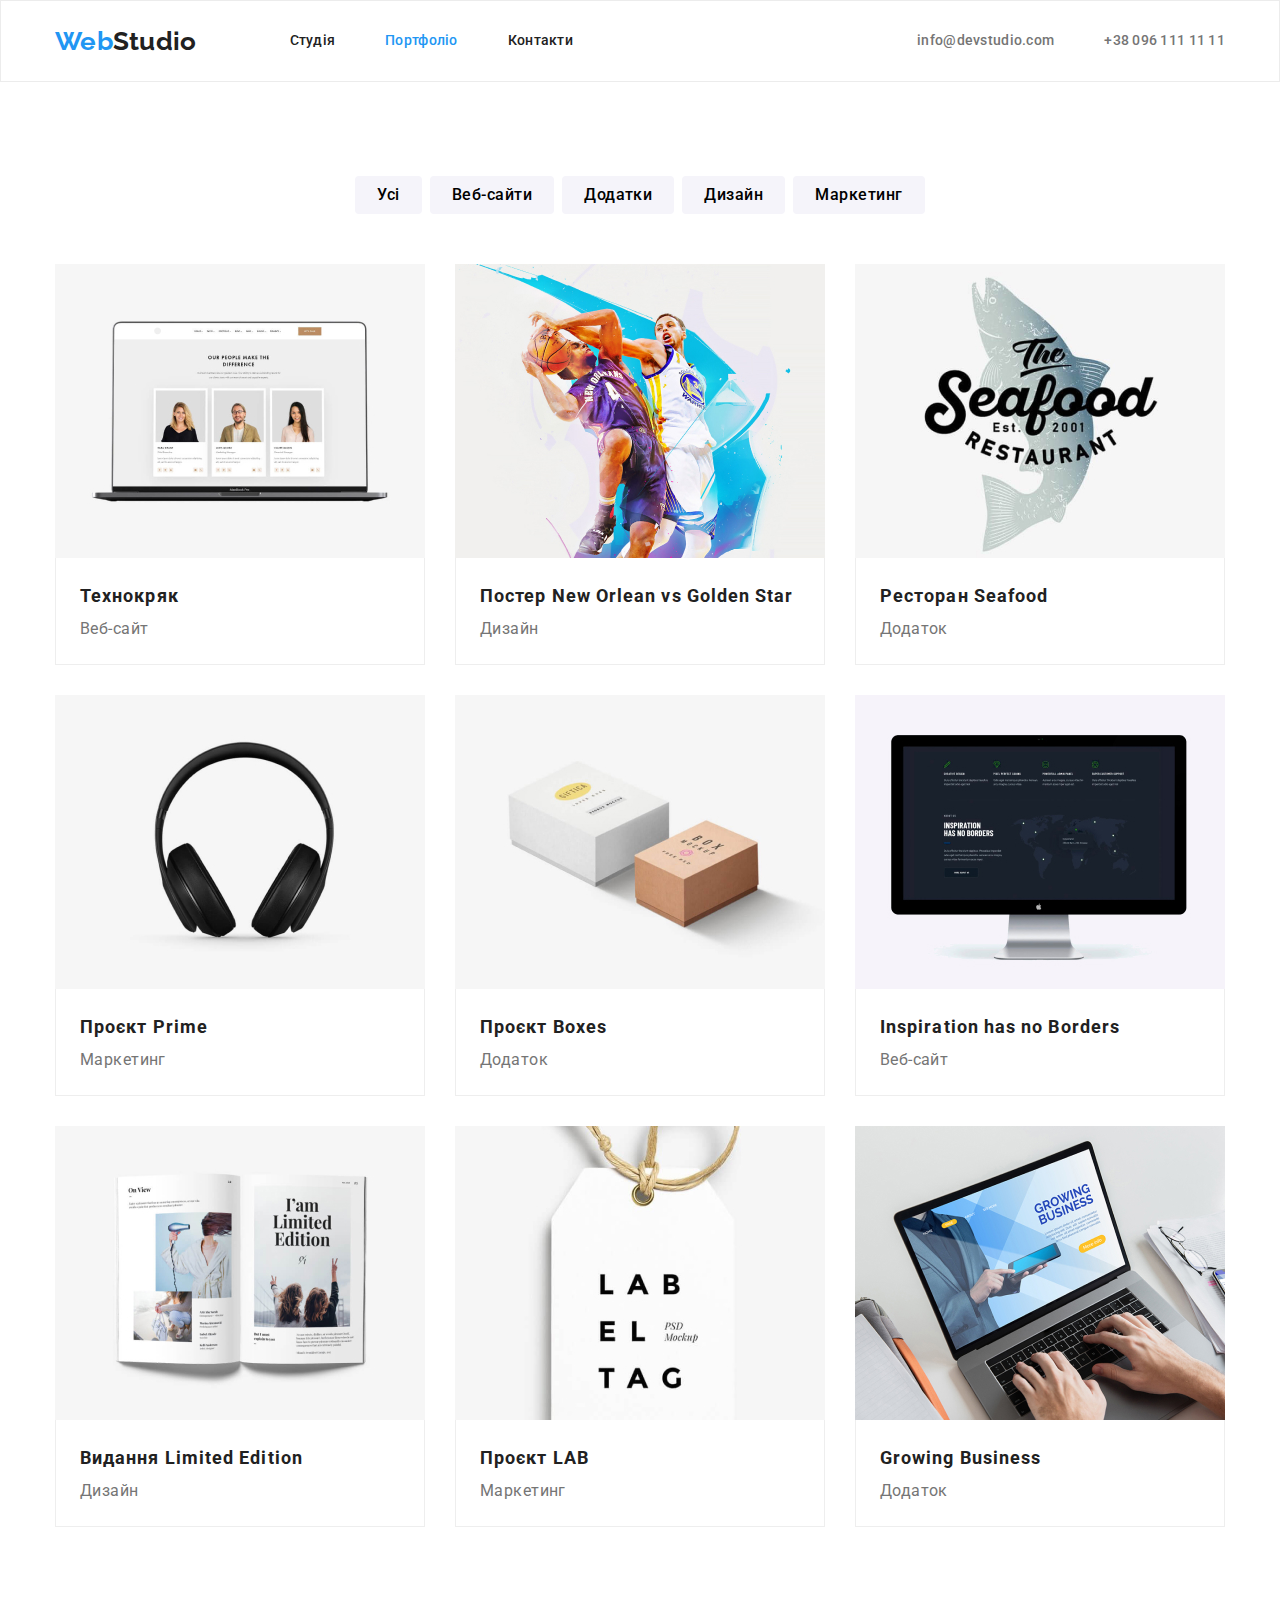
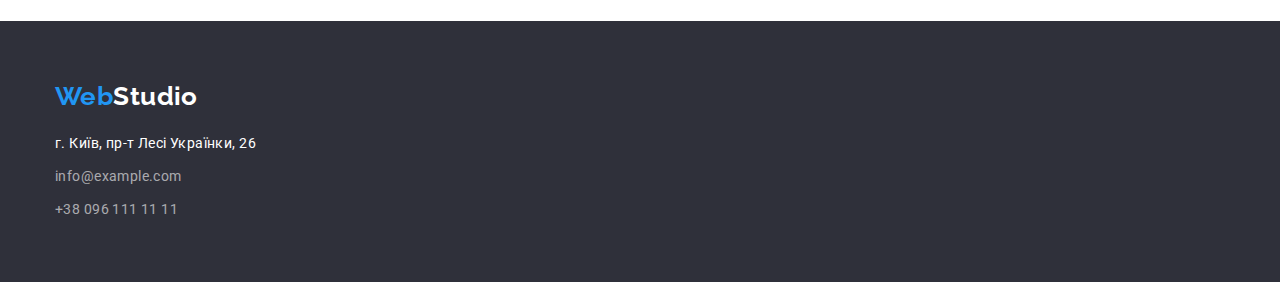
==== portfolio.html @ 489cea1b "HW3" ====
<!DOCTYPE html>
<html lang="uk">
  <head>
    <meta charset="UTF-8" />
    <meta http-equiv="X-UA-Compatible" content="IE=edge" />
    <meta name="viewport" content="width=device-width, initial-scale=1.0" />
    <link
      rel="stylesheet"
      href="https://cdnjs.cloudflare.com/ajax/libs/modern-normalize/2.0.0/modern-normalize.min.css"
    />
    <link rel="preconnect" href="https://fonts.googleapis.com" />
    <link rel="preconnect" href="https://fonts.gstatic.com" crossorigin />
    <link
      href="https://fonts.googleapis.com/css2?family=Raleway:wght@700&family=Roboto:wght@400;500;700;900&display=swap"
      rel="stylesheet"
    />
    <link rel="stylesheet" href="./styles/styles.css" />
    <title>Portfolio</title>
  </head>
  <body>
    <!--Header-->
    <header class="header">
      <div class="header__container container">
        <a href="./index.html" class="logo" lang="en"
          >Web<span class="logo__top">Studio</span></a
        >
        <nav class="header__nav nav">
          <ul class="nav__list">
            <li class="nav__item">
              <a href="./index.html" class="nav__link link">Студія</a>
            </li>
            <li class="nav__item">
              <a
                href="./portfolio.html"
                class="nav__link link nav__link-current"
                >Портфоліо</a
              >
            </li>
            <li class="nav__item">
              <a href="" class="nav__link link">Контакти</a>
            </li>
          </ul>
        </nav>
        <ul class="info">
          <li class="info__item">
            <a href="mailto:info@devstudio.com" class="info__link link"
              >info@devstudio.com</a
            >
          </li>
          <li class="info__item">
            <a href="tel:+380961111111" class="info__link link"
              >+38 096 111 11 11</a
            >
          </li>
        </ul>
      </div>
    </header>

    <!--Main-->
    <main>
      <section class="portfolio section">
        <div class="container">
          <h1 class="visually-hidden">Портфоліо</h1>
          <ul class="buttons-list">
            <li class="buttons-list__item">
              <button class="buttons-list__button" type="button">Усі</button>
            </li>
            <li class="buttons-list__item">
              <button class="buttons-list__button" type="button">
                Веб-сайти
              </button>
            </li>
            <li class="buttons-list__item">
              <button class="buttons-list__button" type="button">
                Додатки
              </button>
            </li>
            <li class="buttons-list__item">
              <button class="buttons-list__button" type="button">Дизайн</button>
            </li>
            <li class="buttons-list__item">
              <button class="buttons-list__button" type="button">
                Маркетинг
              </button>
            </li>
          </ul>

          <ul class="portfolio__list">
            <li class="portfolio__item">
              <img
                class="portfolio__img"
                src="./images/portfolio/img1.jpg"
                alt="Технокряк"
              />
              <div class="portfolio__text">
                <h2 class="portfolio__heading">Технокряк</h2>
                <p class="portfolio__desctiption">Веб-сайт</p>
              </div>
            </li>
            <li class="portfolio__item">
              <img
                class="portfolio__img"
                src="./images/portfolio/img2.jpg"
                alt="Постер New Orlean vs Golden Star"
              />
              <div class="portfolio__text">
                <h2 class="portfolio__heading">
                  Постер New Orlean vs Golden Star
                </h2>
                <p class="portfolio__desctiption">Дизайн</p>
              </div>
            </li>
            <li class="portfolio__item">
              <img
                class="portfolio__img"
                src="./images/portfolio/img3.jpg"
                alt="Ресторан Seafood"
              />
              <div class="portfolio__text">
                <h2 class="portfolio__heading">Ресторан Seafood</h2>
                <p class="portfolio__desctiption">Додаток</p>
              </div>
            </li>
            <li class="portfolio__item">
              <img
                class="portfolio__img"
                src="./images/portfolio/img4.jpg"
                alt="Проєкт Prime"
              />
              <div class="portfolio__text">
                <h2 class="portfolio__heading">Проєкт Prime</h2>
                <p class="portfolio__desctiption">Маркетинг</p>
              </div>
            </li>
            <li class="portfolio__item">
              <img
                class="portfolio__img"
                src="./images/portfolio/img5.jpg"
                alt="Проєкт Boxes"
              />
              <div class="portfolio__text">
                <h2 class="portfolio__heading">Проєкт Boxes</h2>
                <p class="portfolio__desctiption">Додаток</p>
              </div>
            </li>
            <li class="portfolio__item">
              <img
                class="portfolio__img"
                src="./images/portfolio/img6.jpg"
                alt="Inspiration has no Borders"
              />
              <div class="portfolio__text">
                <h2 class="portfolio__heading">Inspiration has no Borders</h2>
                <p class="portfolio__desctiption">Веб-сайт</p>
              </div>
            </li>
            <li class="portfolio__item">
              <img
                class="portfolio__img"
                src="./images/portfolio/img7.jpg"
                alt="Видання Limited Edition"
              />
              <div class="portfolio__text">
                <h2 class="portfolio__heading">Видання Limited Edition</h2>
                <p class="portfolio__desctiption">Дизайн</p>
              </div>
            </li>
            <li class="portfolio__item">
              <img
                class="portfolio__img"
                src="./images/portfolio/img8.jpg"
                alt="Проєкт LAB"
              />
              <div class="portfolio__text">
                <h2 class="portfolio__heading">Проєкт LAB</h2>
                <p class="portfolio__desctiption">Маркетинг</p>
              </div>
            </li>
            <li class="portfolio__item">
              <img
                class="portfolio__img"
                src="./images/portfolio/img9.jpg"
                alt="Growing Business"
              />
              <div class="portfolio__text">
                <h2 class="portfolio__heading">Growing Business</h2>
                <p class="portfolio__desctiption">Додаток</p>
              </div>
            </li>
          </ul>
        </div>
      </section>
    </main>

    <!--Footer-->
    <footer class="footer">
      <div class="container">
        <a href="./index.html" class="logo" lang="en"
          >Web<span class="logo_buttom">Studio</span></a
        >
        <address class="footer__address address">
          <p class="address__info">г. Київ, пр-т Лесі Українки, 26</p>
          <ul class="address__list">
            <li class="address__item">
              <a href="mailto:info@devstudio.com" class="address__link"
                >info@example.com</a
              >
            </li>
            <li class="address__item">
              <a href="tel:+380961111111" class="address__link"
                >+38 096 111 11 11</a
              >
            </li>
          </ul>
        </address>
      </div>
    </footer>
  </body>
</html>
---- styles/styles.css ----
:root {
  --main-font: "Roboto", sans-serif;
  --second-font: "Raleway", sans-serif;

  --main-color: #757575;
  --accent-color: #2196f3;
  --dark-color: #212121;
  --light-color: #ffffff;

  --dark-background: #2f303a;
  --light-background: #f5f4fa;
  --button-background: #2196f3;
}

*,
*::before,
*::after {
  box-sizing: border-box;
}

.visually-hidden {
  position: absolute !important;
  clip: rect(1px 1px 1px 1px);
  clip: rect(1px, 1px, 1px, 1px);
  padding: 0 !important;
  border: 0 !important;
  height: 1px !important;
  width: 1px !important;
  overflow: hidden;
}

body {
  margin: 0;
  padding: 0;

  color: var(--main-color);
  font-size: 14px;
  letter-spacing: 0.03em;
  font-family: var(--main-font);
}

h1,
h2,
h3,
p,
ul {
  margin: 0;
  padding: 0;
}

ul {
  list-style: none;
}

a {
  text-decoration: none;
  font-family: var(--main-font);
  cursor: pointer;
}

img {
  display: block;
}

.section {
  padding-top: 94px;
  padding-bottom: 94px;
}
.container {
  margin: 0 auto;
  padding-left: 15px;
  padding-right: 15px;
  width: 1200px;
}

.sub-title {
  margin-bottom: 50px;

  font-size: 36px;
  line-height: 1.17;
  text-align: center;
  letter-spacing: 0.03em;

  color: var(--dark-color);
}

.logo {
  font-family: var(--second-font);
  font-size: 26px;
  font-weight: 700;
  color: var(--accent-color);

  line-height: 1.19;
}

.logo_buttom {
  color: var(--light-color);
}

/*Header*/

.header {
  letter-spacing: 0.02em;
  line-height: 1.14;
  font-weight: 500;

  border: 1px solid #ececec;
}

.header__container {
  display: flex;
  align-items: center;
}

.logo__top {
  margin-right: 93px;

  color: var(--dark-color);
}

.nav__list {
  display: flex;
}

.nav__item:not(:last-child) {
  margin-right: 50px;
}

.nav__link {
  display: block;
  padding-top: 32px;
  padding-bottom: 32px;

  color: var(--dark-color);
}

.nav__link-current,
.link:hover,
.link:focus,
.link:active {
  color: var(--accent-color);
}

.info {
  display: flex;
  margin-left: auto;
  gap: 50px;
}

.info__link {
  padding-top: 32px;
  padding-bottom: 32px;

  color: var(--main-color);
}

/*Hero*/

.hero {
  padding-top: 200px;
  padding-bottom: 200px;

  text-align: center;
  background-color: var(--dark-background);
}

.hero__title {
  margin-bottom: 30px;

  color: var(--light-color);
  font-style: normal;
  font-weight: 900;
  font-size: 44px;
  line-height: 1.36;
  letter-spacing: 0.06em;
  text-transform: uppercase;
}

.hero__button {
  padding: 10px 32px;

  font-weight: 700;
  font-size: 16px;
  line-height: 1.88;
  align-items: center;
  text-align: center;
  letter-spacing: 0.06em;
  color: var(--light-color);

  background-color: var(--button-background);
  border-radius: 4px;
  border-style: none;

  cursor: pointer;
}

.hero__button:hover,
.hero__button:active,
.hero__button:focus {
  opacity: 0.8;
}

/*Advantages*/

.advantages {
  padding-bottom: 0;
}

.advantages__list {
  display: flex;
  margin-left: -30px;
}

.advantages__item {
  width: calc((100% - 3 * 30px) / 3);
  margin-left: 30px;
}

.advantages__title {
  margin-bottom: 10px;

  color: var(--dark-color);
  font-weight: 700;
  font-size: 14px;
  line-height: 1.14;
  text-transform: uppercase;
}

.advantages__description {
  line-height: 1.71;
}

/*Activities*/

.activities__list {
  display: flex;
  margin-left: -30px;
}

.activities__item {
  width: calc((100% - 3 * 30px) / 3);
  margin-left: 30px;
}

/*Team*/

.team {
  background-color: var(--light-background);
}

.team__list {
  display: flex;
  margin-left: -30px;
}

.team__item {
  width: calc((100% - 4 * 30px) / 4);
  margin-left: 30px;

  background-color: var(--light-color);
  box-shadow: 0px 1px 3px rgba(0, 0, 0, 0.12), 0px 1px 1px rgba(0, 0, 0, 0.14),
    0px 2px 1px rgba(0, 0, 0, 0.2);
  border-radius: 0px 0px 4px 4px;
}

.team__content {
  padding-top: 30px;
  padding-bottom: 30px;

  text-align: center;
  font-size: 16px;
  line-height: 1.18;
}

.team__title {
  margin-bottom: 10px;

  font-weight: 500;
  font-size: 16px;
  color: var(--dark-color);
}

.footer {
  padding-top: 60px;
  padding-bottom: 60px;

  background-color: var(--dark-background);
}

.footer__address {
  margin-top: 20px;

  font-style: normal;
  line-height: 1.71;
}

.address__info {
  margin-bottom: 9px;
  color: var(--light-color);
}

.address__item:not(:last-child) {
  margin-bottom: 9px;
}

.address__link {
  color: rgba(255, 255, 255, 0.6);
}

.address__link:hover,
.address__link:focus,
.address__link:active {
  opacity: 0.8;
}

/*Portfolio*/
.buttons-list {
  display: flex;
  justify-content: center;
  gap: 8px;
  margin-bottom: 50px;
}

.buttons-list__button {
  padding: 6px 22px;

  font-size: 16px;
  line-height: 1.625;
  font-weight: 500;
  letter-spacing: 0.03em;

  background-color: var(--light-background);
  border-radius: 4px;
  border-style: none;
}

.buttons-list__button:hover,
.buttons-list__button:active,
.buttons-list__button:focus {
  color: var(--light-color);

  background-color: var(--button-background);
  box-shadow: 0px 3px 1px rgba(0, 0, 0, 0.1), 0px 1px 2px rgba(0, 0, 0, 0.08),
    0px 2px 2px rgba(0, 0, 0, 0.12);
  cursor: pointer;
}

.portfolio__list {
  display: flex;
  flex-wrap: wrap;
  margin-top: -30px;
  margin-left: -30px;
}

.portfolio__item {
  width: calc((100% - 3 * 30px) / 3);
  margin-top: 30px;
  margin-left: 30px;
}

.portfolio__text {
  padding-top: 20px;
  padding-bottom: 20px;
  padding-left: 24px;

  border: 1px solid #eeeeee;
  border-top: none;
}

.portfolio__heading {
  font-weight: 700;
  font-size: 18px;
  line-height: 2;

  letter-spacing: 0.06em;

  color: var(--dark-color);
}

.portfolio__desctiption {
  font-size: 16px;
  line-height: 1.88;
}
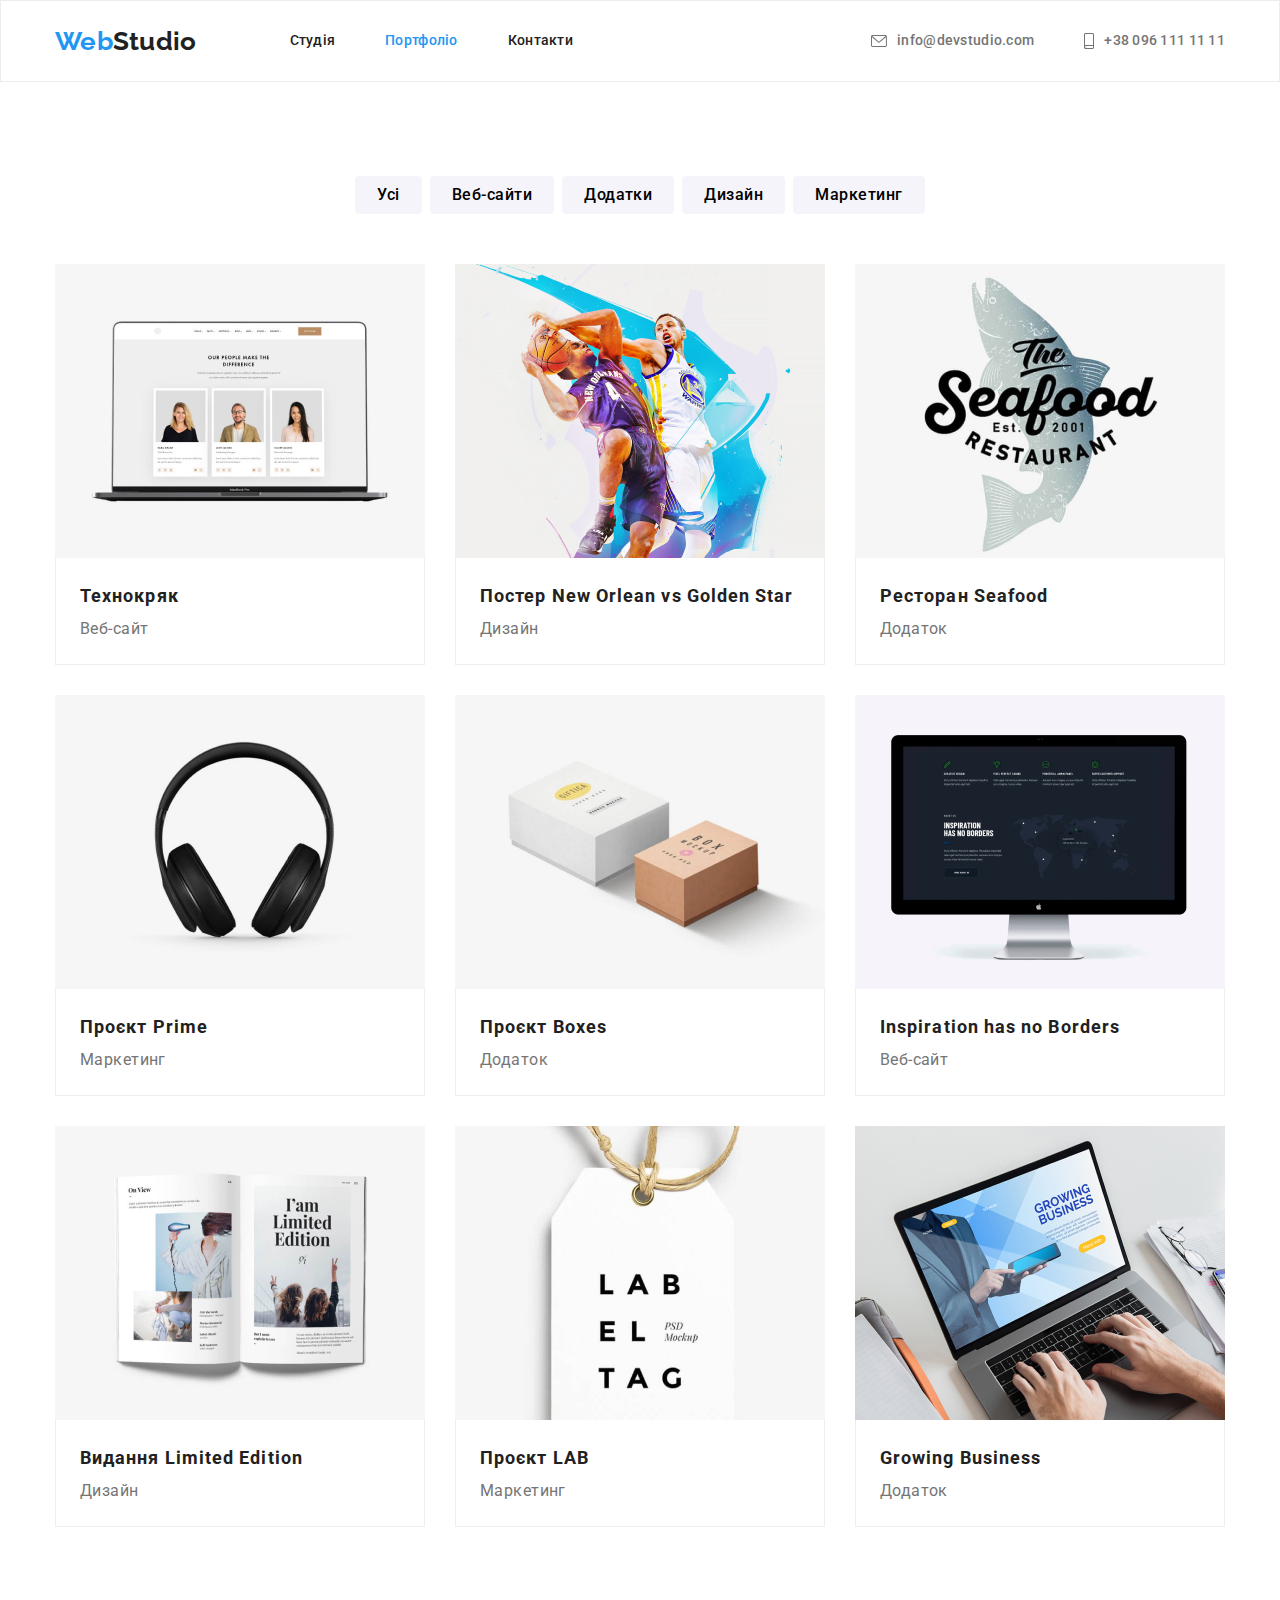
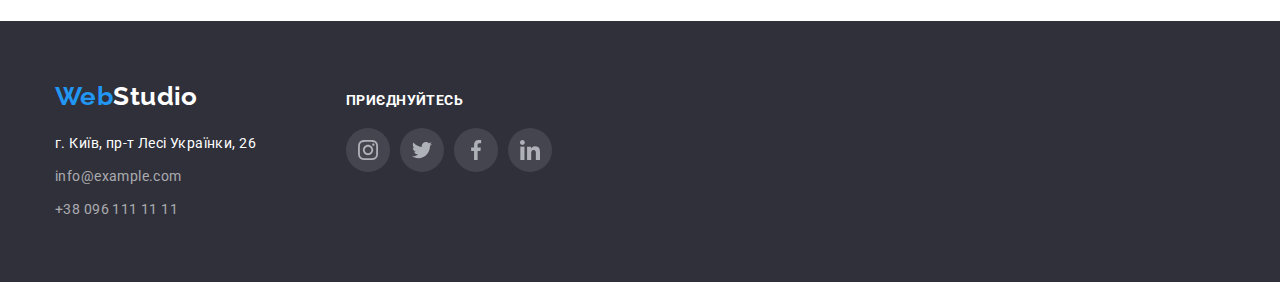
==== commit 6ade6f45: "HW4" ====
--- a/portfolio.html
+++ b/portfolio.html
@@ -27,28 +27,31 @@
         <nav class="header__nav nav">
           <ul class="nav__list">
             <li class="nav__item">
-              <a href="./index.html" class="nav__link link">Студія</a>
+              <a href="./index.html" class="nav__link">Студія</a>
             </li>
             <li class="nav__item">
-              <a
-                href="./portfolio.html"
-                class="nav__link link nav__link-current"
+              <a href="./portfolio.html" class="nav__link nav__link-current"
                 >Портфоліо</a
               >
             </li>
             <li class="nav__item">
-              <a href="" class="nav__link link">Контакти</a>
+              <a href="#footer__contacts" class="nav__link">Контакти</a>
             </li>
           </ul>
         </nav>
         <ul class="info">
           <li class="info__item">
-            <a href="mailto:info@devstudio.com" class="info__link link"
-              >info@devstudio.com</a
+            <a href="mailto:info@devstudio.com" class="info__link">
+              <svg class="info__icon" width="16" height="12">
+                <use href="/images/icons.svg#icon-mail"></use>
+              </svg>
+              info@devstudio.com</a
             >
           </li>
           <li class="info__item">
-            <a href="tel:+380961111111" class="info__link link"
+            <a href="tel:+380961111111" class="info__link">
+              <svg class="info__icon" width="10" height="16">
+                <use href="/images/icons.svg#icon-phone"></use></svg
               >+38 096 111 11 11</a
             >
           </li>
@@ -87,105 +90,124 @@
 
           <ul class="portfolio__list">
             <li class="portfolio__item">
-              <img
-                class="portfolio__img"
-                src="./images/portfolio/img1.jpg"
-                alt="Технокряк"
-              />
-              <div class="portfolio__text">
-                <h2 class="portfolio__heading">Технокряк</h2>
-                <p class="portfolio__desctiption">Веб-сайт</p>
-              </div>
-            </li>
-            <li class="portfolio__item">
-              <img
-                class="portfolio__img"
-                src="./images/portfolio/img2.jpg"
-                alt="Постер New Orlean vs Golden Star"
-              />
-              <div class="portfolio__text">
-                <h2 class="portfolio__heading">
-                  Постер New Orlean vs Golden Star
-                </h2>
-                <p class="portfolio__desctiption">Дизайн</p>
-              </div>
-            </li>
-            <li class="portfolio__item">
-              <img
-                class="portfolio__img"
-                src="./images/portfolio/img3.jpg"
-                alt="Ресторан Seafood"
-              />
-              <div class="portfolio__text">
-                <h2 class="portfolio__heading">Ресторан Seafood</h2>
-                <p class="portfolio__desctiption">Додаток</p>
-              </div>
-            </li>
-            <li class="portfolio__item">
-              <img
-                class="portfolio__img"
-                src="./images/portfolio/img4.jpg"
-                alt="Проєкт Prime"
-              />
-              <div class="portfolio__text">
-                <h2 class="portfolio__heading">Проєкт Prime</h2>
-                <p class="portfolio__desctiption">Маркетинг</p>
-              </div>
-            </li>
-            <li class="portfolio__item">
-              <img
-                class="portfolio__img"
-                src="./images/portfolio/img5.jpg"
-                alt="Проєкт Boxes"
-              />
-              <div class="portfolio__text">
-                <h2 class="portfolio__heading">Проєкт Boxes</h2>
-                <p class="portfolio__desctiption">Додаток</p>
-              </div>
-            </li>
-            <li class="portfolio__item">
-              <img
-                class="portfolio__img"
-                src="./images/portfolio/img6.jpg"
-                alt="Inspiration has no Borders"
-              />
-              <div class="portfolio__text">
-                <h2 class="portfolio__heading">Inspiration has no Borders</h2>
-                <p class="portfolio__desctiption">Веб-сайт</p>
-              </div>
-            </li>
-            <li class="portfolio__item">
-              <img
-                class="portfolio__img"
-                src="./images/portfolio/img7.jpg"
-                alt="Видання Limited Edition"
-              />
-              <div class="portfolio__text">
-                <h2 class="portfolio__heading">Видання Limited Edition</h2>
-                <p class="portfolio__desctiption">Дизайн</p>
-              </div>
-            </li>
-            <li class="portfolio__item">
-              <img
-                class="portfolio__img"
-                src="./images/portfolio/img8.jpg"
-                alt="Проєкт LAB"
-              />
-              <div class="portfolio__text">
-                <h2 class="portfolio__heading">Проєкт LAB</h2>
-                <p class="portfolio__desctiption">Маркетинг</p>
-              </div>
-            </li>
-            <li class="portfolio__item">
-              <img
-                class="portfolio__img"
-                src="./images/portfolio/img9.jpg"
-                alt="Growing Business"
-              />
-              <div class="portfolio__text">
-                <h2 class="portfolio__heading">Growing Business</h2>
-                <p class="portfolio__desctiption">Додаток</p>
-              </div>
+              <a class="portfolio__link" href="#">
+                <img
+                  class="portfolio__img"
+                  src="./images/portfolio/img1.jpg"
+                  alt="Технокряк"
+                />
+                <div class="portfolio__text">
+                  <h2 class="portfolio__heading">Технокряк</h2>
+                  <p class="portfolio__desctiption">Веб-сайт</p>
+                </div>
+              </a>
+            </li>
+
+            <li class="portfolio__item">
+              <a class="portfolio__link" href="#">
+                <img
+                  class="portfolio__img"
+                  src="./images/portfolio/img2.jpg"
+                  alt="Постер New Orlean vs Golden Star"
+                />
+                <div class="portfolio__text">
+                  <h2 class="portfolio__heading">
+                    Постер New Orlean vs Golden Star
+                  </h2>
+                  <p class="portfolio__desctiption">Дизайн</p>
+                </div>
+              </a>
+            </li>
+            <li class="portfolio__item">
+              <a class="portfolio__link" href="#">
+                <img
+                  class="portfolio__img"
+                  src="./images/portfolio/img3.jpg"
+                  alt="Ресторан Seafood"
+                />
+                <div class="portfolio__text">
+                  <h2 class="portfolio__heading">Ресторан Seafood</h2>
+                  <p class="portfolio__desctiption">Додаток</p>
+                </div>
+              </a>
+            </li>
+            <li class="portfolio__item">
+              <a class="portfolio__link" href="#">
+                <img
+                  class="portfolio__img"
+                  src="./images/portfolio/img4.jpg"
+                  alt="Проєкт Prime"
+                />
+                <div class="portfolio__text">
+                  <h2 class="portfolio__heading">Проєкт Prime</h2>
+                  <p class="portfolio__desctiption">Маркетинг</p>
+                </div>
+              </a>
+            </li>
+            <li class="portfolio__item">
+              <a class="portfolio__link" href="#">
+                <img
+                  class="portfolio__img"
+                  src="./images/portfolio/img5.jpg"
+                  alt="Проєкт Boxes"
+                />
+                <div class="portfolio__text">
+                  <h2 class="portfolio__heading">Проєкт Boxes</h2>
+                  <p class="portfolio__desctiption">Додаток</p>
+                </div>
+              </a>
+            </li>
+            <li class="portfolio__item">
+              <a class="portfolio__link" href="#">
+                <img
+                  class="portfolio__img"
+                  src="./images/portfolio/img6.jpg"
+                  alt="Inspiration has no Borders"
+                />
+                <div class="portfolio__text">
+                  <h2 class="portfolio__heading">Inspiration has no Borders</h2>
+                  <p class="portfolio__desctiption">Веб-сайт</p>
+                </div>
+              </a>
+            </li>
+            <li class="portfolio__item">
+              <a class="portfolio__link" href="#">
+                <img
+                  class="portfolio__img"
+                  src="./images/portfolio/img7.jpg"
+                  alt="Видання Limited Edition"
+                />
+                <div class="portfolio__text">
+                  <h2 class="portfolio__heading">Видання Limited Edition</h2>
+                  <p class="portfolio__desctiption">Дизайн</p>
+                </div>
+              </a>
+            </li>
+            <li class="portfolio__item">
+              <a class="portfolio__link" href="#">
+                <img
+                  class="portfolio__img"
+                  src="./images/portfolio/img8.jpg"
+                  alt="Проєкт LAB"
+                />
+                <div class="portfolio__text">
+                  <h2 class="portfolio__heading">Проєкт LAB</h2>
+                  <p class="portfolio__desctiption">Маркетинг</p>
+                </div>
+              </a>
+            </li>
+            <li class="portfolio__item">
+              <a class="portfolio__link" href="#">
+                <img
+                  class="portfolio__img"
+                  src="./images/portfolio/img9.jpg"
+                  alt="Growing Business"
+                />
+                <div class="portfolio__text">
+                  <h2 class="portfolio__heading">Growing Business</h2>
+                  <p class="portfolio__desctiption">Додаток</p>
+                </div>
+              </a>
             </li>
           </ul>
         </div>
@@ -193,26 +215,83 @@
     </main>
 
     <!--Footer-->
+    <!--Footer-->
     <footer class="footer">
-      <div class="container">
-        <a href="./index.html" class="logo" lang="en"
-          >Web<span class="logo_buttom">Studio</span></a
-        >
-        <address class="footer__address address">
-          <p class="address__info">г. Київ, пр-т Лесі Українки, 26</p>
-          <ul class="address__list">
-            <li class="address__item">
-              <a href="mailto:info@devstudio.com" class="address__link"
-                >info@example.com</a
-              >
-            </li>
-            <li class="address__item">
-              <a href="tel:+380961111111" class="address__link"
-                >+38 096 111 11 11</a
-              >
-            </li>
-          </ul>
-        </address>
+      <div class="footer__container container">
+        <div class="footer__contacts">
+          <a href="./index.html" class="logo" lang="en"
+            >Web<span class="logo_buttom">Studio</span></a
+          >
+          <address class="footer__address address">
+            <p class="address__info">г. Київ, пр-т Лесі Українки, 26</p>
+            <ul class="address__list">
+              <li class="address__item">
+                <a href="mailto:info@devstudio.com" class="address__link">
+                  info@example.com</a
+                >
+              </li>
+              <li class="address__item">
+                <a href="tel:+380961111111" class="address__link"
+                  >+38 096 111 11 11</a
+                >
+              </li>
+            </ul>
+          </address>
+        </div>
+
+        <div class="footer__socials">
+          <p class="footer__title">Приєднуйтесь</p>
+          <ul class="socials">
+            <li class="socials__item">
+              <a
+                class="socials__link socials__link--footer"
+                href="https://www.instagram.com/"
+                rel="noopener noreferrer"
+                target="_blank"
+              >
+                <svg class="socials__icon" width="20" height="20">
+                  <use href="/images/icons.svg#icon-instagram"></use>
+                </svg>
+              </a>
+            </li>
+            <li class="socials__item">
+              <a
+                class="socials__link socials__link--footer"
+                href="https://twitter.com/home?lang=ru"
+                rel="noopener noreferrer"
+                target="_blank"
+              >
+                <svg class="socials__icon" width="20" height="20">
+                  <use href="/images/icons.svg#icon-twitter"></use>
+                </svg>
+              </a>
+            </li>
+            <li class="socials__item">
+              <a
+                class="socials__link socials__link--footer"
+                href="https://uk-ua.facebook.com/"
+                rel="noopener noreferrer"
+                target="_blank"
+              >
+                <svg class="socials__icon" width="20" height="20">
+                  <use href="/images/icons.svg#icon-facebook"></use>
+                </svg>
+              </a>
+            </li>
+            <li class="socials__item">
+              <a
+                class="socials__link socials__link--footer"
+                href="https://www.linkedin.com/home?originalSubdomain=ua"
+                rel="noopener noreferrer"
+                target="_blank"
+              >
+                <svg class="socials__icon" width="20" height="20">
+                  <use href="/images/icons.svg#icon-linkedin"></use>
+                </svg>
+              </a>
+            </li>
+          </ul>
+        </div>
       </div>
     </footer>
   </body>
--- a/styles/styles.css
+++ b/styles/styles.css
@@ -10,6 +10,8 @@
   --dark-background: #2f303a;
   --light-background: #f5f4fa;
   --button-background: #2196f3;
+
+  --icon-fill: #afb1b8;
 }
 
 *,
@@ -148,20 +150,38 @@
 }
 
 .info__link {
+  display: flex;
+  align-items: center;
   padding-top: 32px;
   padding-bottom: 32px;
 
   color: var(--main-color);
 }
 
+.info__icon {
+  margin-right: 10px;
+
+  fill: currentColor;
+}
 /*Hero*/
 
 .hero {
+  max-width: 1600px;
+  margin: 0 auto;
   padding-top: 200px;
   padding-bottom: 200px;
 
   text-align: center;
-  background-color: var(--dark-background);
+
+  background-image: linear-gradient(
+      to right,
+      rgba(47, 48, 58, 0.4),
+      rgba(47, 48, 58, 0.4)
+    ),
+    url(/images/hero.jpg);
+
+  background-position: center;
+  background-repeat: no-repeat;
 }
 
 .hero__title {
@@ -216,6 +236,16 @@
   margin-left: 30px;
 }
 
+.advantages__iconbox {
+  height: 120px;
+  display: flex;
+  justify-content: center;
+  align-items: center;
+  margin-bottom: 30px;
+  background: var(--light-background);
+  border-radius: 4px;
+}
+
 .advantages__title {
   margin-bottom: 10px;
 
@@ -256,6 +286,7 @@
 .team__item {
   width: calc((100% - 4 * 30px) / 4);
   margin-left: 30px;
+  padding-bottom: 30px;
 
   background-color: var(--light-color);
   box-shadow: 0px 1px 3px rgba(0, 0, 0, 0.12), 0px 1px 1px rgba(0, 0, 0, 0.14),
@@ -264,9 +295,8 @@
 }
 
 .team__content {
-  padding-top: 30px;
-  padding-bottom: 30px;
-
+  margin-top: 30px;
+  margin-bottom: 16px;
   text-align: center;
   font-size: 16px;
   line-height: 1.18;
@@ -280,11 +310,76 @@
   color: var(--dark-color);
 }
 
+.socials {
+  display: flex;
+  justify-content: center;
+  align-items: center;
+  gap: 10px;
+}
+
+.socials__link {
+  display: flex;
+  justify-content: center;
+  align-items: center;
+  width: 44px;
+  height: 44px;
+
+  border-radius: 50%;
+}
+
+.socials__link:hover {
+  background-color: var(--button-background);
+}
+
+.socials__icon {
+  fill: var(--icon-fill);
+}
+
+.socials__link:hover .socials__icon {
+  fill: var(--light-color);
+}
+
+/*Clients*/
+.clients__list {
+  display: flex;
+  justify-content: center;
+  align-items: center;
+  gap: 30px;
+}
+
+.clients__link {
+  display: flex;
+  justify-content: center;
+  align-items: center;
+  padding: 15px 32px;
+
+  border: 1px solid var(--icon-fill);
+  border-radius: 4px;
+}
+
+.clients__link:hover {
+  border-color: var(--button-background);
+}
+
+.clients__icon {
+  fill: var(--icon-fill);
+}
+
+.clients__link:hover .clients__icon {
+  fill: var(--button-background);
+}
+
+/*Footer*/
 .footer {
   padding-top: 60px;
   padding-bottom: 60px;
 
   background-color: var(--dark-background);
+}
+
+.footer__container {
+  display: flex;
+  align-items: baseline;
 }
 
 .footer__address {
@@ -313,6 +408,22 @@
   opacity: 0.8;
 }
 
+.footer__socials {
+  margin-left: 90px;
+}
+
+.footer__title {
+  margin-bottom: 20px;
+
+  text-transform: uppercase;
+  font-weight: 700;
+  color: var(--light-color);
+}
+
+.socials__link--footer {
+  background: rgba(255, 255, 255, 0.1);
+}
+
 /*Portfolio*/
 .buttons-list {
   display: flex;
@@ -358,6 +469,14 @@
   margin-left: 30px;
 }
 
+.portfolio__link {
+  display: block;
+}
+
+.portfolio__link:hover {
+  box-shadow: 0px 1px 1px rgba(0, 0, 0, 0.12), 0px 4px 4px rgba(0, 0, 0, 0.06),
+    1px 4px 6px rgba(0, 0, 0, 0.16);
+}
 .portfolio__text {
   padding-top: 20px;
   padding-bottom: 20px;
@@ -380,4 +499,5 @@
 .portfolio__desctiption {
   font-size: 16px;
   line-height: 1.88;
-}
+  color: var(--main-color);
+}
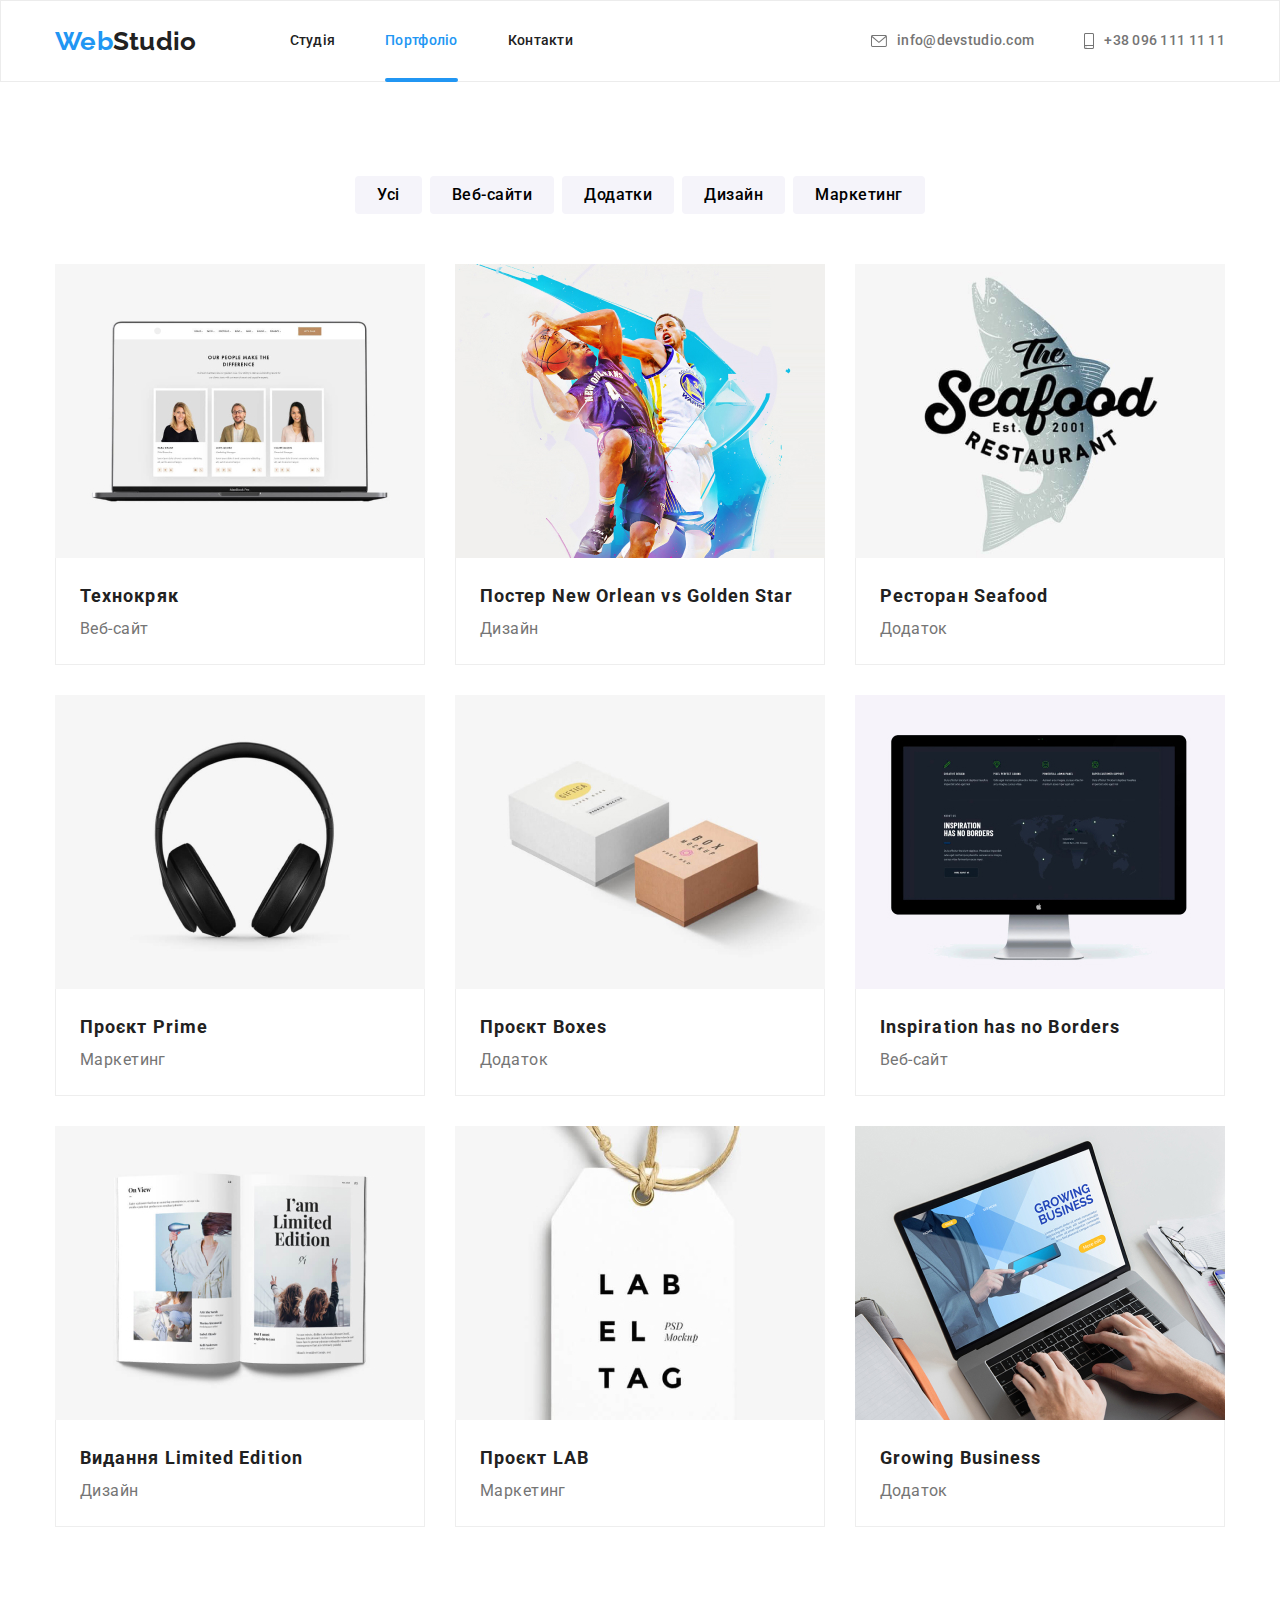
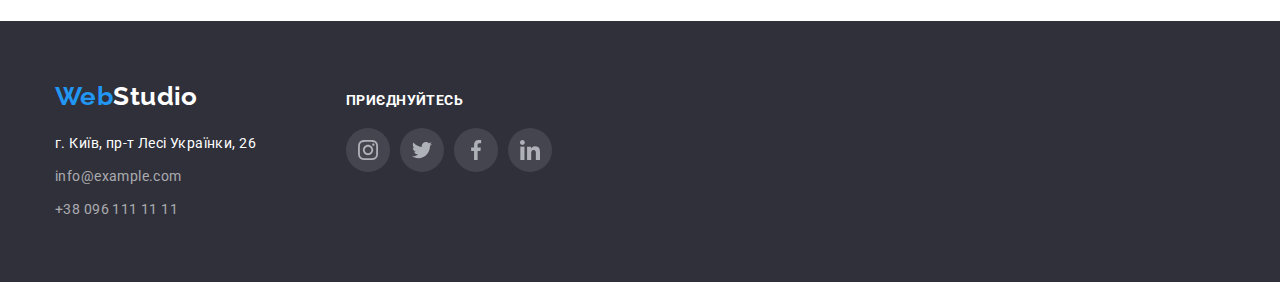
==== commit fa8c1ff3: "HW4.5" ====
--- a/portfolio.html
+++ b/portfolio.html
@@ -41,7 +41,7 @@
         </nav>
         <ul class="info">
           <li class="info__item">
-            <a href="mailto:info@devstudio.com" class="info__link">
+            <a href="mailto:info@devstudio.com" class="info__link link">
               <svg class="info__icon" width="16" height="12">
                 <use href="/images/icons.svg#icon-mail"></use>
               </svg>
@@ -49,7 +49,7 @@
             >
           </li>
           <li class="info__item">
-            <a href="tel:+380961111111" class="info__link">
+            <a href="tel:+380961111111" class="info__link link">
               <svg class="info__icon" width="10" height="16">
                 <use href="/images/icons.svg#icon-phone"></use></svg
               >+38 096 111 11 11</a
@@ -91,121 +91,184 @@
           <ul class="portfolio__list">
             <li class="portfolio__item">
               <a class="portfolio__link" href="#">
-                <img
-                  class="portfolio__img"
-                  src="./images/portfolio/img1.jpg"
-                  alt="Технокряк"
-                />
+                <div class="portfolio__box">
+                  <img
+                    class="portfolio__img"
+                    src="./images/portfolio/img1.jpg"
+                    alt="Технокряк"
+                  />
+                  <p class="portfolio__description">
+                    Ресурс пропонує комплексні пропозиції з різним рівнем
+                    функціоналу та сервісів. Все це дозволить відвідувачу
+                    отримати вичерпні відомості про компанію чи приватну особу.
+                  </p>
+                </div>
                 <div class="portfolio__text">
                   <h2 class="portfolio__heading">Технокряк</h2>
-                  <p class="portfolio__desctiption">Веб-сайт</p>
-                </div>
-              </a>
-            </li>
-
-            <li class="portfolio__item">
-              <a class="portfolio__link" href="#">
-                <img
-                  class="portfolio__img"
-                  src="./images/portfolio/img2.jpg"
-                  alt="Постер New Orlean vs Golden Star"
-                />
+                  <p class="portfolio__sub-title">Веб-сайт</p>
+                </div>
+              </a>
+            </li>
+
+            <li class="portfolio__item">
+              <a class="portfolio__link" href="#">
+                <div class="portfolio__box">
+                  <img
+                    class="portfolio__img"
+                    src="./images/portfolio/img2.jpg"
+                    alt="Постер New Orlean vs Golden Star"
+                  />
+                  <p class="portfolio__description">
+                    Ресурс пропонує комплексні пропозиції з різним рівнем
+                    функціоналу та сервісів. Все це дозволить відвідувачу
+                    отримати вичерпні відомості про компанію чи приватну особу.
+                  </p>
+                </div>
                 <div class="portfolio__text">
                   <h2 class="portfolio__heading">
                     Постер New Orlean vs Golden Star
                   </h2>
-                  <p class="portfolio__desctiption">Дизайн</p>
-                </div>
-              </a>
-            </li>
-            <li class="portfolio__item">
-              <a class="portfolio__link" href="#">
-                <img
-                  class="portfolio__img"
-                  src="./images/portfolio/img3.jpg"
-                  alt="Ресторан Seafood"
-                />
+                  <p class="portfolio__sub-title">Дизайн</p>
+                </div>
+              </a>
+            </li>
+            <li class="portfolio__item">
+              <a class="portfolio__link" href="#">
+                <div class="portfolio__box">
+                  <img
+                    class="portfolio__img"
+                    src="./images/portfolio/img3.jpg"
+                    alt="Ресторан Seafood"
+                  />
+                  <p class="portfolio__description">
+                    Ресурс пропонує комплексні пропозиції з різним рівнем
+                    функціоналу та сервісів. Все це дозволить відвідувачу
+                    отримати вичерпні відомості про компанію чи приватну особу.
+                  </p>
+                </div>
                 <div class="portfolio__text">
                   <h2 class="portfolio__heading">Ресторан Seafood</h2>
-                  <p class="portfolio__desctiption">Додаток</p>
-                </div>
-              </a>
-            </li>
-            <li class="portfolio__item">
-              <a class="portfolio__link" href="#">
-                <img
-                  class="portfolio__img"
-                  src="./images/portfolio/img4.jpg"
-                  alt="Проєкт Prime"
-                />
+                  <p class="portfolio__sub-title">Додаток</p>
+                </div>
+              </a>
+            </li>
+            <li class="portfolio__item">
+              <a class="portfolio__link" href="#">
+                <div class="portfolio__box">
+                  <img
+                    class="portfolio__img"
+                    src="./images/portfolio/img4.jpg"
+                    alt="Проєкт Prime"
+                  />
+                  <p class="portfolio__description">
+                    Ресурс пропонує комплексні пропозиції з різним рівнем
+                    функціоналу та сервісів. Все це дозволить відвідувачу
+                    отримати вичерпні відомості про компанію чи приватну особу.
+                  </p>
+                </div>
                 <div class="portfolio__text">
                   <h2 class="portfolio__heading">Проєкт Prime</h2>
-                  <p class="portfolio__desctiption">Маркетинг</p>
-                </div>
-              </a>
-            </li>
-            <li class="portfolio__item">
-              <a class="portfolio__link" href="#">
-                <img
-                  class="portfolio__img"
-                  src="./images/portfolio/img5.jpg"
-                  alt="Проєкт Boxes"
-                />
+                  <p class="portfolio__sub-title">Маркетинг</p>
+                </div>
+              </a>
+            </li>
+            <li class="portfolio__item">
+              <a class="portfolio__link" href="#">
+                <div class="portfolio__box">
+                  <img
+                    class="portfolio__img"
+                    src="./images/portfolio/img5.jpg"
+                    alt="Проєкт Boxes"
+                  />
+                  <p class="portfolio__description">
+                    Ресурс пропонує комплексні пропозиції з різним рівнем
+                    функціоналу та сервісів. Все це дозволить відвідувачу
+                    отримати вичерпні відомості про компанію чи приватну особу.
+                  </p>
+                </div>
                 <div class="portfolio__text">
                   <h2 class="portfolio__heading">Проєкт Boxes</h2>
-                  <p class="portfolio__desctiption">Додаток</p>
-                </div>
-              </a>
-            </li>
-            <li class="portfolio__item">
-              <a class="portfolio__link" href="#">
-                <img
-                  class="portfolio__img"
-                  src="./images/portfolio/img6.jpg"
-                  alt="Inspiration has no Borders"
-                />
+                  <p class="portfolio__sub-title">Додаток</p>
+                </div>
+              </a>
+            </li>
+            <li class="portfolio__item">
+              <a class="portfolio__link" href="#">
+                <div class="portfolio__box">
+                  <img
+                    class="portfolio__img"
+                    src="./images/portfolio/img6.jpg"
+                    alt="Inspiration has no Borders"
+                  />
+                  <p class="portfolio__description">
+                    Ресурс пропонує комплексні пропозиції з різним рівнем
+                    функціоналу та сервісів. Все це дозволить відвідувачу
+                    отримати вичерпні відомості про компанію чи приватну особу.
+                  </p>
+                </div>
                 <div class="portfolio__text">
                   <h2 class="portfolio__heading">Inspiration has no Borders</h2>
-                  <p class="portfolio__desctiption">Веб-сайт</p>
-                </div>
-              </a>
-            </li>
-            <li class="portfolio__item">
-              <a class="portfolio__link" href="#">
-                <img
-                  class="portfolio__img"
-                  src="./images/portfolio/img7.jpg"
-                  alt="Видання Limited Edition"
-                />
+                  <p class="portfolio__sub-title">Веб-сайт</p>
+                </div>
+              </a>
+            </li>
+            <li class="portfolio__item">
+              <a class="portfolio__link" href="#">
+                <div class="portfolio__box">
+                  <img
+                    class="portfolio__img"
+                    src="./images/portfolio/img7.jpg"
+                    alt="Видання Limited Edition"
+                  />
+                  <p class="portfolio__description">
+                    Ресурс пропонує комплексні пропозиції з різним рівнем
+                    функціоналу та сервісів. Все це дозволить відвідувачу
+                    отримати вичерпні відомості про компанію чи приватну особу.
+                  </p>
+                </div>
                 <div class="portfolio__text">
                   <h2 class="portfolio__heading">Видання Limited Edition</h2>
-                  <p class="portfolio__desctiption">Дизайн</p>
-                </div>
-              </a>
-            </li>
-            <li class="portfolio__item">
-              <a class="portfolio__link" href="#">
-                <img
-                  class="portfolio__img"
-                  src="./images/portfolio/img8.jpg"
-                  alt="Проєкт LAB"
-                />
+                  <p class="portfolio__sub-title">Дизайн</p>
+                </div>
+              </a>
+            </li>
+            <li class="portfolio__item">
+              <a class="portfolio__link" href="#">
+                <div class="portfolio__box">
+                  <img
+                    class="portfolio__img"
+                    src="./images/portfolio/img8.jpg"
+                    alt="Проєкт LAB"
+                  />
+                  <p class="portfolio__description">
+                    Ресурс пропонує комплексні пропозиції з різним рівнем
+                    функціоналу та сервісів. Все це дозволить відвідувачу
+                    отримати вичерпні відомості про компанію чи приватну особу.
+                  </p>
+                </div>
                 <div class="portfolio__text">
                   <h2 class="portfolio__heading">Проєкт LAB</h2>
-                  <p class="portfolio__desctiption">Маркетинг</p>
-                </div>
-              </a>
-            </li>
-            <li class="portfolio__item">
-              <a class="portfolio__link" href="#">
-                <img
-                  class="portfolio__img"
-                  src="./images/portfolio/img9.jpg"
-                  alt="Growing Business"
-                />
+                  <p class="portfolio__sub-title">Маркетинг</p>
+                </div>
+              </a>
+            </li>
+            <li class="portfolio__item">
+              <a class="portfolio__link" href="#">
+                <div class="portfolio__box">
+                  <img
+                    class="portfolio__img"
+                    src="./images/portfolio/img9.jpg"
+                    alt="Growing Business"
+                  />
+                  <p class="portfolio__description">
+                    Ресурс пропонує комплексні пропозиції з різним рівнем
+                    функціоналу та сервісів. Все це дозволить відвідувачу
+                    отримати вичерпні відомості про компанію чи приватну особу.
+                  </p>
+                </div>
                 <div class="portfolio__text">
                   <h2 class="portfolio__heading">Growing Business</h2>
-                  <p class="portfolio__desctiption">Додаток</p>
+                  <p class="portfolio__sub-title">Додаток</p>
                 </div>
               </a>
             </li>
@@ -214,7 +277,6 @@
       </section>
     </main>
 
-    <!--Footer-->
     <!--Footer-->
     <footer class="footer">
       <div class="footer__container container">
@@ -250,7 +312,7 @@
                 target="_blank"
               >
                 <svg class="socials__icon" width="20" height="20">
-                  <use href="/images/icons.svg#icon-instagram"></use>
+                  <use href="./images/icons.svg#icon-instagram"></use>
                 </svg>
               </a>
             </li>
@@ -262,7 +324,7 @@
                 target="_blank"
               >
                 <svg class="socials__icon" width="20" height="20">
-                  <use href="/images/icons.svg#icon-twitter"></use>
+                  <use href="./images/icons.svg#icon-twitter"></use>
                 </svg>
               </a>
             </li>
@@ -274,7 +336,7 @@
                 target="_blank"
               >
                 <svg class="socials__icon" width="20" height="20">
-                  <use href="/images/icons.svg#icon-facebook"></use>
+                  <use href="./images/icons.svg#icon-facebook"></use>
                 </svg>
               </a>
             </li>
@@ -286,7 +348,7 @@
                 target="_blank"
               >
                 <svg class="socials__icon" width="20" height="20">
-                  <use href="/images/icons.svg#icon-linkedin"></use>
+                  <use href="./images/icons.svg#icon-linkedin"></use>
                 </svg>
               </a>
             </li>
--- a/styles/styles.css
+++ b/styles/styles.css
@@ -12,6 +12,9 @@
   --button-background: #2196f3;
 
   --icon-fill: #afb1b8;
+
+  --transition-duration: 300ms;
+  --transition-timing-function: cubic-bezier(0.4, 0, 0.2, 1);
 }
 
 *,
@@ -130,10 +133,15 @@
 
 .nav__link {
   display: block;
+  position: relative;
   padding-top: 32px;
   padding-bottom: 32px;
 
   color: var(--dark-color);
+
+  transition-property: color;
+  transition-duration: var(--transition-duration);
+  transition-timing-function: var(--transition-timing-function);
 }
 
 .nav__link-current,
@@ -143,6 +151,18 @@
   color: var(--accent-color);
 }
 
+.nav__link-current::after {
+  display: block;
+  height: 4px;
+  width: 100%;
+  bottom: -1px;
+  position: absolute;
+  content: "";
+
+  background-color: var(--button-background);
+  border-radius: 2px;
+}
+
 .info {
   display: flex;
   margin-left: auto;
@@ -156,6 +176,10 @@
   padding-bottom: 32px;
 
   color: var(--main-color);
+
+  transition-property: color;
+  transition-duration: var(--transition-duration);
+  transition-timing-function: var(--transition-timing-function);
 }
 
 .info__icon {
@@ -163,6 +187,7 @@
 
   fill: currentColor;
 }
+
 /*Hero*/
 
 .hero {
@@ -178,7 +203,7 @@
       rgba(47, 48, 58, 0.4),
       rgba(47, 48, 58, 0.4)
     ),
-    url(/images/hero.jpg);
+    url(../images/hero.jpg);
 
   background-position: center;
   background-repeat: no-repeat;
@@ -212,6 +237,9 @@
   border-style: none;
 
   cursor: pointer;
+  transition-property: opacity;
+  transition-duration: var(--transition-duration);
+  transition-timing-function: var(--transition-timing-function);
 }
 
 .hero__button:hover,
@@ -268,8 +296,29 @@
 }
 
 .activities__item {
+  position: relative;
   width: calc((100% - 3 * 30px) / 3);
   margin-left: 30px;
+}
+
+.activities__box {
+  height: 70px;
+  width: 100%;
+  position: absolute;
+  bottom: 0;
+
+  display: flex;
+  justify-content: center;
+  align-items: center;
+
+  background: rgba(47, 48, 58, 0.8);
+}
+
+.activities__heading {
+  font-size: 14px;
+  line-height: 1.14;
+  text-transform: uppercase;
+  color: #ffffff;
 }
 
 /*Team*/
@@ -325,6 +374,10 @@
   height: 44px;
 
   border-radius: 50%;
+
+  transition-property: background-color;
+  transition-duration: var(--transition-duration);
+  transition-timing-function: var(--transition-timing-function);
 }
 
 .socials__link:hover {
@@ -333,6 +386,10 @@
 
 .socials__icon {
   fill: var(--icon-fill);
+
+  transition-property: fill;
+  transition-duration: var(--transition-duration);
+  transition-timing-function: var(--transition-timing-function);
 }
 
 .socials__link:hover .socials__icon {
@@ -355,6 +412,10 @@
 
   border: 1px solid var(--icon-fill);
   border-radius: 4px;
+
+  transition-property: border;
+  transition-duration: var(--transition-duration);
+  transition-timing-function: var(--transition-timing-function);
 }
 
 .clients__link:hover {
@@ -363,6 +424,10 @@
 
 .clients__icon {
   fill: var(--icon-fill);
+
+  transition-property: fill;
+  transition-duration: var(--transition-duration);
+  transition-timing-function: var(--transition-timing-function);
 }
 
 .clients__link:hover .clients__icon {
@@ -400,12 +465,16 @@
 
 .address__link {
   color: rgba(255, 255, 255, 0.6);
+
+  transition-property: opacity;
+  transition-duration: var(--transition-duration);
+  transition-timing-function: var(--transition-timing-function);
 }
 
 .address__link:hover,
 .address__link:focus,
 .address__link:active {
-  opacity: 0.8;
+  opacity: 0.7;
 }
 
 .footer__socials {
@@ -443,6 +512,10 @@
   background-color: var(--light-background);
   border-radius: 4px;
   border-style: none;
+
+  transition-property: background-color, color, box-shadow;
+  transition-duration: var(--transition-duration);
+  transition-timing-function: var(--transition-timing-function);
 }
 
 .buttons-list__button:hover,
@@ -471,6 +544,10 @@
 
 .portfolio__link {
   display: block;
+
+  transition-property: box-shadow;
+  transition-duration: var(--transition-duration);
+  transition-timing-function: var(--transition-timing-function);
 }
 
 .portfolio__link:hover {
@@ -486,6 +563,36 @@
   border-top: none;
 }
 
+.portfolio__box {
+  position: relative;
+
+  overflow: hidden;
+}
+
+.portfolio__description {
+  height: 100%;
+  position: absolute;
+  top: 0;
+  padding: 63px 24px;
+
+  font-size: 18px;
+  line-height: 1.56;
+  color: var(--light-color);
+
+  background: rgba(33, 150, 243, 0.9);
+
+  transform: translateY(100%);
+  z-index: 0;
+
+  transition-property: transform;
+  transition-duration: var(--transition-duration);
+  transition-timing-function: var(--transition-timing-function);
+}
+
+.portfolio__link:hover .portfolio__description {
+  transform: translateY(0);
+}
+
 .portfolio__heading {
   font-weight: 700;
   font-size: 18px;
@@ -496,7 +603,7 @@
   color: var(--dark-color);
 }
 
-.portfolio__desctiption {
+.portfolio__sub-title {
   font-size: 16px;
   line-height: 1.88;
   color: var(--main-color);
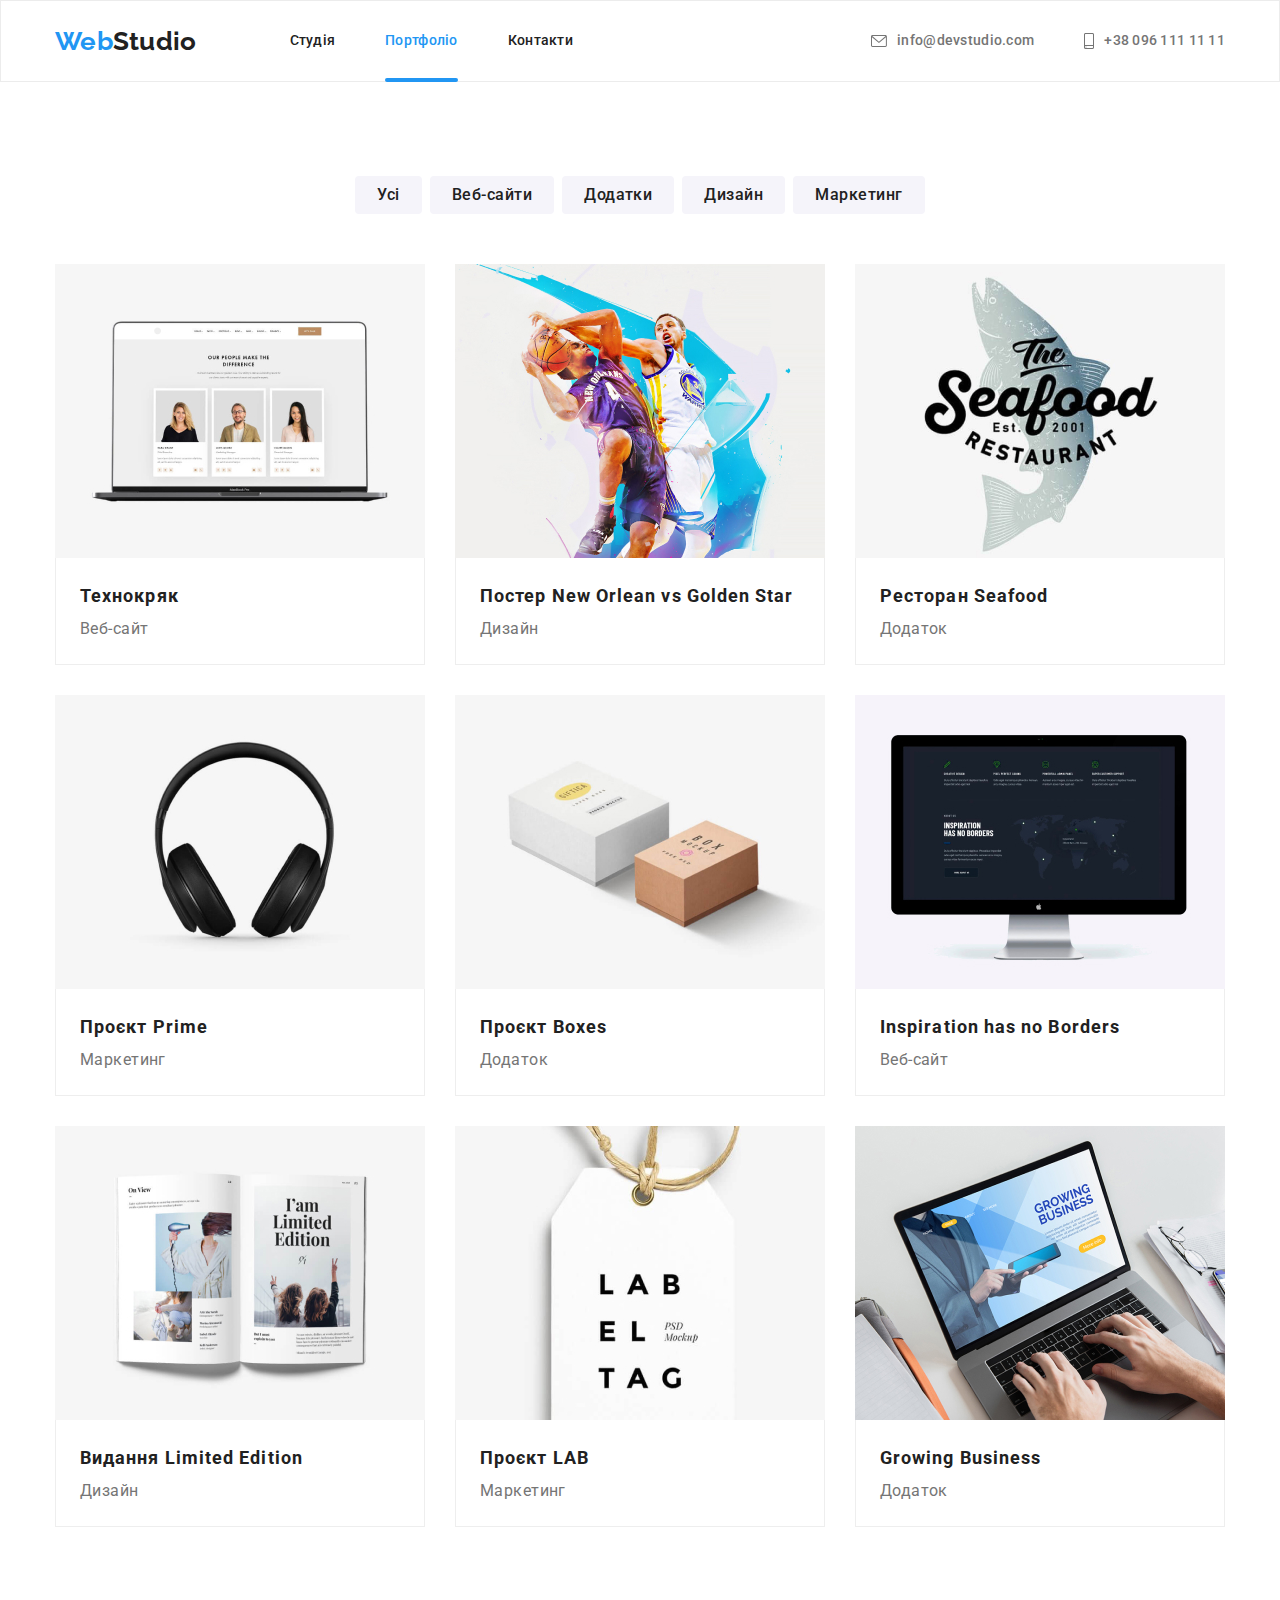
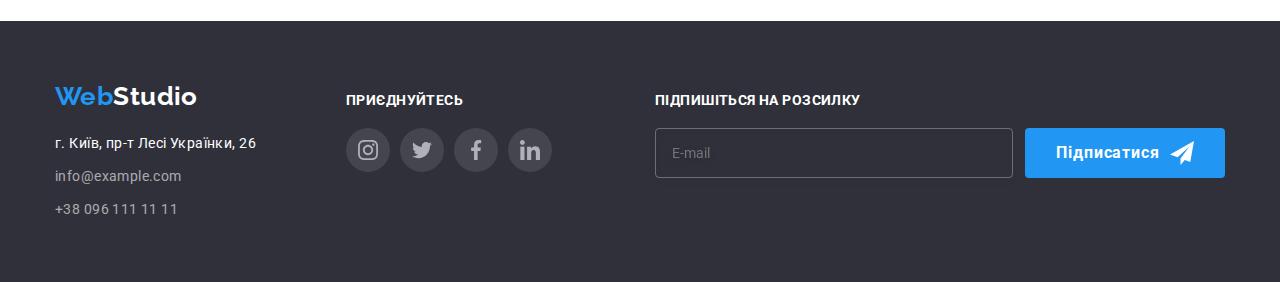
==== commit 080867e0: "fix" ====
--- a/portfolio.html
+++ b/portfolio.html
@@ -43,7 +43,7 @@
           <li class="info__item">
             <a href="mailto:info@devstudio.com" class="info__link link">
               <svg class="info__icon" width="16" height="12">
-                <use href="/images/icons.svg#icon-mail"></use>
+                <use href="./images/icons.svg#icon-mail"></use>
               </svg>
               info@devstudio.com</a
             >
@@ -51,7 +51,7 @@
           <li class="info__item">
             <a href="tel:+380961111111" class="info__link link">
               <svg class="info__icon" width="10" height="16">
-                <use href="/images/icons.svg#icon-phone"></use></svg
+                <use href="./images/icons.svg#icon-phone"></use></svg
               >+38 096 111 11 11</a
             >
           </li>
@@ -66,23 +66,27 @@
           <h1 class="visually-hidden">Портфоліо</h1>
           <ul class="buttons-list">
             <li class="buttons-list__item">
-              <button class="buttons-list__button" type="button">Усі</button>
-            </li>
-            <li class="buttons-list__item">
-              <button class="buttons-list__button" type="button">
+              <button class="buttons-list__button btn" type="button">
+                Усі
+              </button>
+            </li>
+            <li class="buttons-list__item">
+              <button class="buttons-list__button btn" type="button">
                 Веб-сайти
               </button>
             </li>
             <li class="buttons-list__item">
-              <button class="buttons-list__button" type="button">
+              <button class="buttons-list__button btn" type="button">
                 Додатки
               </button>
             </li>
             <li class="buttons-list__item">
-              <button class="buttons-list__button" type="button">Дизайн</button>
-            </li>
-            <li class="buttons-list__item">
-              <button class="buttons-list__button" type="button">
+              <button class="buttons-list__button btn" type="button">
+                Дизайн
+              </button>
+            </li>
+            <li class="buttons-list__item">
+              <button class="buttons-list__button btn" type="button">
                 Маркетинг
               </button>
             </li>
@@ -311,7 +315,7 @@
                 rel="noopener noreferrer"
                 target="_blank"
               >
-                <svg class="socials__icon" width="20" height="20">
+                <svg class="socials__icon icon" width="20" height="20">
                   <use href="./images/icons.svg#icon-instagram"></use>
                 </svg>
               </a>
@@ -323,7 +327,7 @@
                 rel="noopener noreferrer"
                 target="_blank"
               >
-                <svg class="socials__icon" width="20" height="20">
+                <svg class="socials__icon icon" width="20" height="20">
                   <use href="./images/icons.svg#icon-twitter"></use>
                 </svg>
               </a>
@@ -335,7 +339,7 @@
                 rel="noopener noreferrer"
                 target="_blank"
               >
-                <svg class="socials__icon" width="20" height="20">
+                <svg class="socials__icon icon" width="20" height="20">
                   <use href="./images/icons.svg#icon-facebook"></use>
                 </svg>
               </a>
@@ -347,12 +351,29 @@
                 rel="noopener noreferrer"
                 target="_blank"
               >
-                <svg class="socials__icon" width="20" height="20">
+                <svg class="socials__icon icon" width="20" height="20">
                   <use href="./images/icons.svg#icon-linkedin"></use>
                 </svg>
               </a>
             </li>
           </ul>
+        </div>
+        <div class="footer__subscription">
+          <p class="footer__title">Підпишіться на розсилку</p>
+          <form class="footer__form" action="">
+            <input
+              class="footer__input"
+              type="email"
+              name="email"
+              placeholder="E-mail"
+            />
+            <button class="footer__button btn" type="submit">
+              Підписатися
+              <svg class="btn--icon" width="24" height="24">
+                <use href="./images/icons.svg#icon-send"></use>
+              </svg>
+            </button>
+          </form>
         </div>
       </div>
     </footer>
--- a/styles/styles.css
+++ b/styles/styles.css
@@ -13,7 +13,7 @@
 
   --icon-fill: #afb1b8;
 
-  --transition-duration: 300ms;
+  --transition-duration: 500ms;
   --transition-timing-function: cubic-bezier(0.4, 0, 0.2, 1);
 }
 
@@ -71,11 +71,43 @@
   padding-top: 94px;
   padding-bottom: 94px;
 }
+
 .container {
   margin: 0 auto;
   padding-left: 15px;
   padding-right: 15px;
   width: 1200px;
+}
+
+.btn {
+  font-weight: 700;
+  font-size: 16px;
+  line-height: 1.88;
+
+  text-align: center;
+  letter-spacing: 0.06em;
+  color: var(--light-color);
+
+  background-color: var(--button-background);
+  border-radius: 4px;
+  border-style: none;
+
+  cursor: pointer;
+  transition-property: opacity;
+  transition-duration: var(--transition-duration);
+  transition-timing-function: var(--transition-timing-function);
+}
+
+.btn:focus,
+.btn:active,
+.btn:hover {
+  opacity: 0.8;
+}
+
+.icon {
+  transition-duration: fill;
+  transition-duration: var(--transition-duration);
+  transition-timing-function: var(--transition-timing-function);
 }
 
 .sub-title {
@@ -223,29 +255,6 @@
 
 .hero__button {
   padding: 10px 32px;
-
-  font-weight: 700;
-  font-size: 16px;
-  line-height: 1.88;
-  align-items: center;
-  text-align: center;
-  letter-spacing: 0.06em;
-  color: var(--light-color);
-
-  background-color: var(--button-background);
-  border-radius: 4px;
-  border-style: none;
-
-  cursor: pointer;
-  transition-property: opacity;
-  transition-duration: var(--transition-duration);
-  transition-timing-function: var(--transition-timing-function);
-}
-
-.hero__button:hover,
-.hero__button:active,
-.hero__button:focus {
-  opacity: 0.8;
 }
 
 /*Advantages*/
@@ -386,10 +395,6 @@
 
 .socials__icon {
   fill: var(--icon-fill);
-
-  transition-property: fill;
-  transition-duration: var(--transition-duration);
-  transition-timing-function: var(--transition-timing-function);
 }
 
 .socials__link:hover .socials__icon {
@@ -424,10 +429,6 @@
 
 .clients__icon {
   fill: var(--icon-fill);
-
-  transition-property: fill;
-  transition-duration: var(--transition-duration);
-  transition-timing-function: var(--transition-timing-function);
 }
 
 .clients__link:hover .clients__icon {
@@ -493,6 +494,51 @@
   background: rgba(255, 255, 255, 0.1);
 }
 
+.footer__subscription {
+  margin-left: auto;
+}
+
+.footer__form {
+  display: flex;
+}
+
+.footer__input {
+  display: flex;
+  align-items: center;
+  width: 358px;
+  height: 50px;
+  margin-right: 12px;
+  padding-left: 16px;
+
+  color: var(--light-color);
+
+  background-color: inherit;
+  border: 1px solid rgba(255, 255, 255, 0.3);
+  filter: drop-shadow(0px 4px 4px rgba(0, 0, 0, 0.15));
+  border-radius: 4px;
+
+  transition-property: border-color;
+  transition-duration: var(--transition-duration);
+  transition-timing-function: var(--transition-timing-function);
+
+  outline: none;
+  cursor: pointer;
+}
+
+.footer__input:focus,
+.footer__input:hover,
+.footer__input:active {
+  border-color: var(--accent-color);
+}
+
+.footer__button {
+  width: 200px;
+  display: flex;
+  justify-content: center;
+  align-items: center;
+  gap: 10px;
+}
+
 /*Portfolio*/
 .buttons-list {
   display: flex;
@@ -508,11 +554,9 @@
   line-height: 1.625;
   font-weight: 500;
   letter-spacing: 0.03em;
+  color: var(--dark-color);
 
   background-color: var(--light-background);
-  border-radius: 4px;
-  border-style: none;
-
   transition-property: background-color, color, box-shadow;
   transition-duration: var(--transition-duration);
   transition-timing-function: var(--transition-timing-function);
@@ -608,3 +652,207 @@
   line-height: 1.88;
   color: var(--main-color);
 }
+
+/*Backdrop*/
+
+.backdrop {
+  position: fixed;
+  top: 0;
+  left: 0;
+  width: 100%;
+  height: 100%;
+
+  background: rgba(0, 0, 0, 0.2);
+
+  transition-duration: opacity;
+  transition-duration: var(--transition-duration);
+  transition-timing-function: var(--transition-timing-function);
+}
+
+.backdrop.is-hidden {
+  opacity: 0;
+  pointer-events: none;
+}
+
+.modal {
+  position: absolute;
+  top: 50%;
+  left: 50%;
+  transform: translate(-50%, -50%) scale(1);
+
+  width: 528px;
+  min-height: 581px;
+  padding: 40px;
+
+  box-shadow: 0px 1px 3px rgba(0, 0, 0, 0.12), 0px 1px 1px rgba(0, 0, 0, 0.14),
+    0px 2px 1px rgba(0, 0, 0, 0.2);
+  border-radius: 4px;
+  background: var(--light-color);
+
+  transition-duration: transform;
+  transition-duration: var(--transition-duration);
+  transition-timing-function: var(--transition-timing-function);
+}
+
+.is-hidden .modal {
+  transform: translate(-50%, -50%) scale(0.8);
+}
+
+.modal__btn {
+  display: flex;
+  justify-content: center;
+  align-items: center;
+  width: 30px;
+  height: 30px;
+
+  position: absolute;
+  top: 8px;
+  right: 8px;
+
+  background: transparent;
+  border-radius: 50%;
+  border: 1px solid rgba(0, 0, 0, 0.1);
+
+  cursor: pointer;
+}
+
+.modal__btn:hover .modal__icon--btn,
+.modal__btn:active .modal__icon--btn,
+.modal__btn:focus .modal__icon--btn {
+  fill: var(--accent-color);
+}
+
+/*Modal form*/
+
+.modal__heading {
+  margin-bottom: 12px;
+
+  text-align: center;
+  font-weight: 700;
+  font-size: 20px;
+  line-height: 1.15;
+  color: var(--dark-color);
+}
+
+.modal__label {
+  display: block;
+  margin-bottom: 4px;
+
+  font-size: 12px;
+  line-height: 1.17;
+  letter-spacing: 0.01em;
+}
+
+.modal__field {
+  position: relative;
+  margin-bottom: 10px;
+}
+
+.modal__icon {
+  position: absolute;
+  top: 50%;
+  left: 12px;
+
+  transform: translateY(-50%);
+}
+
+.modal__input {
+  width: 100%;
+  height: 40px;
+  padding-left: 42px;
+
+  font-size: 12px;
+  line-height: 1.17;
+  letter-spacing: 0.01em;
+
+  border: 1px solid rgba(33, 33, 33, 0.2);
+  border-radius: 4px;
+
+  outline: none;
+  transition-duration: border-color;
+  transition-duration: var(--transition-duration);
+  transition-timing-function: var(--transition-timing-function);
+
+  cursor: pointer;
+}
+
+.modal__input:focus,
+.modal__input:hover,
+.modal__input:active,
+.modal__comment:focus,
+.modal__comment:active,
+.modal__comment:hover {
+  border-color: var(--accent-color);
+}
+
+.modal__input:hover + .modal__icon {
+  fill: var(--accent-color);
+}
+
+.modal__comment {
+  width: 100%;
+  height: 120px;
+  margin-bottom: 20px;
+  padding: 12px 16px;
+
+  font-size: 12px;
+  line-height: 1.17;
+  letter-spacing: 0.01em;
+
+  border: 1px solid rgba(33, 33, 33, 0.2);
+  border-radius: 4px;
+
+  resize: none;
+  outline: none;
+
+  transition-duration: border-color;
+  transition-duration: var(--transition-duration);
+  transition-timing-function: var(--transition-timing-function);
+}
+
+.modal__comment::placeholder {
+  color: rgba(117, 117, 117, 0.5);
+}
+
+.modal__label--check {
+  display: flex;
+  justify-content: center;
+  align-items: center;
+  margin-bottom: 30px;
+
+  cursor: pointer;
+}
+
+.modal__label--check:focus-within .modal__check {
+  border-color: var(--button-background);
+}
+
+.modal__check {
+  display: flex;
+  justify-content: center;
+  align-items: center;
+
+  width: 16px;
+  height: 16px;
+  margin-right: 7px;
+
+  border: 2px solid var(--dark-color);
+  border-radius: 4px;
+}
+
+.modal__input--check:checked + .modal__check {
+  border-color: var(--button-background);
+  background-color: var(--button-background);
+}
+
+.modal__link {
+  margin-left: 3px;
+  color: var(--accent-color);
+  text-decoration: underline;
+}
+
+.modal__submit {
+  display: block;
+  margin: 0 auto;
+  padding: 10px 52px;
+}
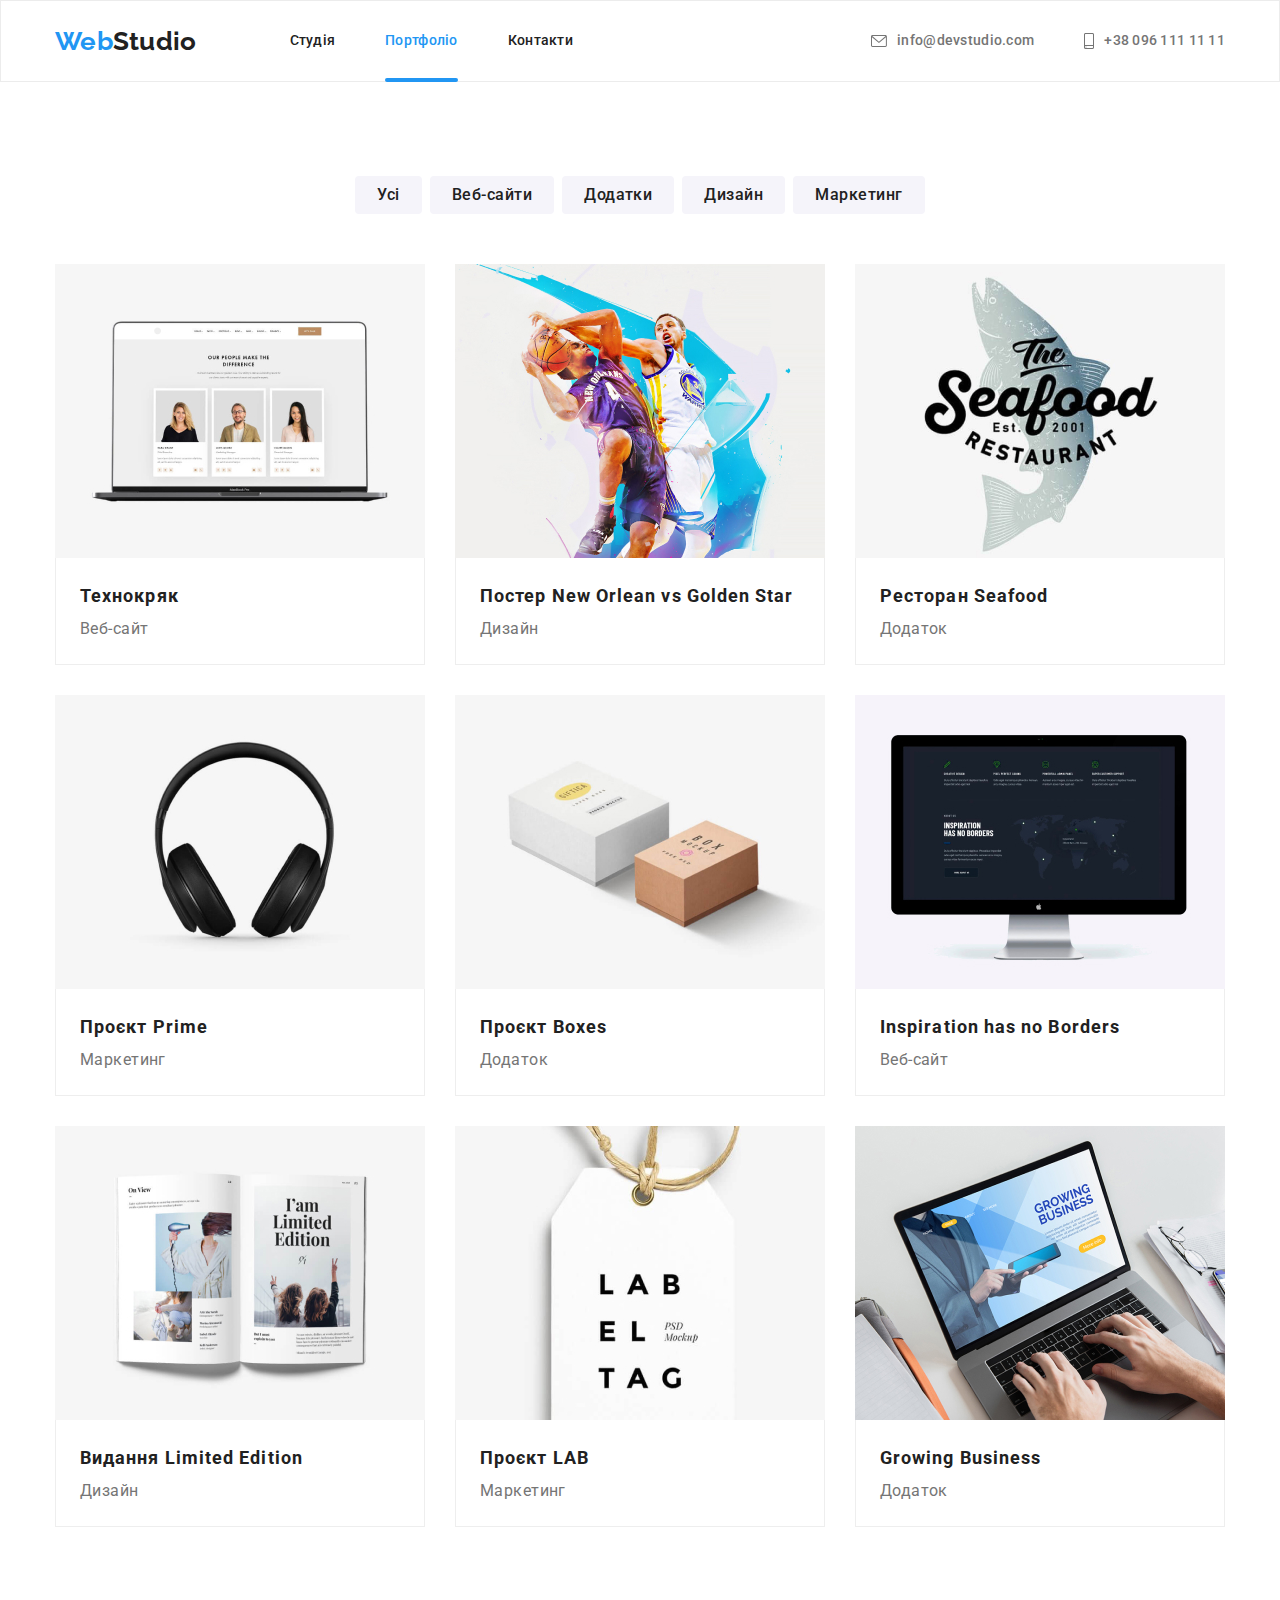
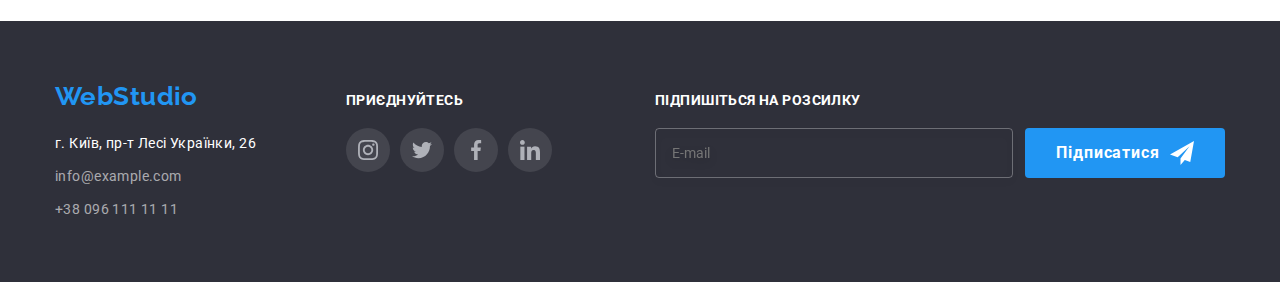
==== commit fddb85df: "hw7" ====
--- a/portfolio.html
+++ b/portfolio.html
@@ -14,7 +14,7 @@
       href="https://fonts.googleapis.com/css2?family=Raleway:wght@700&family=Roboto:wght@400;500;700;900&display=swap"
       rel="stylesheet"
     />
-    <link rel="stylesheet" href="./styles/styles.css" />
+    <link rel="stylesheet" href="./css/main.min.css" />
     <title>Portfolio</title>
   </head>
   <body>
--- a/css/main.min.css
+++ b/css/main.min.css
@@ -0,0 +1 @@
+*,*::before,*::after{box-sizing:border-box}body{margin:0;padding:0;color:#757575;font-size:14px;letter-spacing:.03em;font-family:"Roboto",sans-serif}h1,h2,h3,p,ul{margin:0;padding:0}ul{list-style:none}a{text-decoration:none;cursor:pointer}img{display:block}.visually-hidden{position:absolute !important;clip:rect(1px 1px 1px 1px);clip:rect(1px, 1px, 1px, 1px);padding:0 !important;border:0 !important;height:1px !important;width:1px !important;overflow:hidden}.section{padding-top:94px;padding-bottom:94px}.container{margin:0 auto;padding-left:15px;padding-right:15px;width:1200px}.logo{font-family:"Raleway",sans-serif;font-size:26px;font-weight:700;color:#2196f3;line-height:1.19}.logo__top{margin-right:93px;color:#212121}.logo_bottom{color:#fff}.btn{font-weight:700;font-size:16px;line-height:1.88;text-align:center;letter-spacing:.06em;color:#fff;background-color:#2196f3;border-radius:4px;border-style:none;cursor:pointer;transition-property:opacity;transition-duration:500ms;transition-timing-function:cubic-bezier(0.4, 0, 0.2, 1)}.btn:focus,.btn::after,.btn:hover{opacity:.8}.icon{transition-duration:fill;transition-duration:500ms;transition-timing-function:cubic-bezier(0.4, 0, 0.2, 1)}.link:hover,.link:focus,.link:active{color:#2196f3}.sub-title{margin-bottom:50px;font-size:36px;line-height:1.17;text-align:center;letter-spacing:.03em;color:#212121}.nav__list{display:flex}.nav__item:not(:last-child){margin-right:50px}.nav__link{display:block;position:relative;padding-top:32px;padding-bottom:32px;color:#212121;transition-property:color;transition-duration:500ms;transition-timing-function:cubic-bezier(0.4, 0, 0.2, 1)}.nav__link-current{color:#2196f3}.nav__link-current::after{display:block;height:4px;width:100%;bottom:-1px;position:absolute;content:"";background-color:#2196f3;border-radius:2px}.info{display:flex;margin-left:auto;gap:50px}.info__link{display:flex;align-items:center;padding-top:32px;padding-bottom:32px;color:#757575;transition-property:color;transition-duration:500ms;transition-timing-function:cubic-bezier(0.4, 0, 0.2, 1)}.info__icon{margin-right:10px;fill:currentColor}.socials{display:flex;justify-content:center;align-items:center;gap:10px}.socials__link{display:flex;justify-content:center;align-items:center;width:44px;height:44px;border-radius:50%;transition-property:background-color;transition-duration:500ms;transition-timing-function:cubic-bezier(0.4, 0, 0.2, 1)}.socials__link:hover{background-color:#2196f3}.socials__icon{fill:#afb1b8}.socials__link:hover .socials__icon{fill:#fff}.address__info{margin-bottom:9px;color:#fff}.address__item:not(:last-child){margin-bottom:9px}.address__link{color:rgba(255,255,255,.6);transition-property:opacity;transition-duration:500ms;transition-timing-function:cubic-bezier(0.4, 0, 0.2, 1)}.address__link:hover,.address__link:focus,.address__link:active{opacity:.7}.backdrop{position:fixed;top:0;left:0;width:100%;height:100%;background:rgba(0,0,0,.2);transition-duration:opacity;transition-duration:500ms;transition-timing-function:cubic-bezier(0.4, 0, 0.2, 1)}.backdrop.is-hidden{opacity:0;pointer-events:none}.modal{position:absolute;top:50%;left:50%;transform:translate(-50%, -50%) scale(1);width:528px;min-height:581px;padding:40px;box-shadow:0px 1px 3px rgba(0,0,0,.12),0px 1px 1px rgba(0,0,0,.14),0px 2px 1px rgba(0,0,0,.2);border-radius:4px;background:#fff;transition-duration:transform;transition-duration:500ms;transition-timing-function:cubic-bezier(0.4, 0, 0.2, 1)}.is-hidden .modal{transform:translate(-50%, -50%) scale(0.8)}.modal__btn{display:flex;justify-content:center;align-items:center;width:30px;height:30px;position:absolute;top:8px;right:8px;background:rgba(0,0,0,0);border-radius:50%;border:1px solid rgba(0,0,0,.1);cursor:pointer}.modal__btn:hover .modal__icon--btn,.modal__btn:active .modal__icon--btn,.modal__btn:focus .modal__icon--btn{fill:#2196f3}.modal__heading{margin-bottom:12px;text-align:center;font-weight:700;font-size:20px;line-height:1.15;color:#212121}.modal__label{display:block;margin-bottom:4px;font-size:12px;line-height:1.17;letter-spacing:.01em}.modal__field{position:relative;margin-bottom:10px}.modal__icon{position:absolute;top:50%;left:12px;transform:translateY(-50%)}.modal__input:hover+.modal__icon{fill:#2196f3}.modal__input{width:100%;height:40px;padding-left:42px;font-size:12px;line-height:1.17;letter-spacing:.01em;border:1px solid rgba(33,33,33,.2);border-radius:4px;outline:none;transition-duration:border-color;transition-duration:500ms;transition-timing-function:cubic-bezier(0.4, 0, 0.2, 1);cursor:pointer}.modal__input:hover,.modal__input:focus,.modal__input:active{border-color:#2196f3}.modal__comment{width:100%;height:120px;margin-bottom:20px;padding:12px 16px;font-size:12px;line-height:1.17;letter-spacing:.01em;border:1px solid rgba(33,33,33,.2);border-radius:4px;resize:none;outline:none;transition-duration:border-color;transition-duration:500ms;transition-timing-function:cubic-bezier(0.4, 0, 0.2, 1)}.modal__comment:hover,.modal__comment:focus,.modal__comment:active{border-color:#2196f3}.modal__comment::placeholder{color:rgba(117,117,117,.5)}.modal__label--check{display:flex;justify-content:center;align-items:center;margin-bottom:30px;cursor:pointer}.modal__check{display:flex;justify-content:center;align-items:center;width:16px;height:16px;margin-right:7px;border:2px solid #212121;border-radius:4px}.modal__label--check:focus-within .modal__check{border-color:#2196f3}.modal__input--check:checked+.modal__check{border-color:#2196f3;background-color:#2196f3}.modal__link{margin-left:3px;color:#2196f3;text-decoration:underline}.modal__submit{display:block;margin:0 auto;padding:10px 52px}.buttons-list{display:flex;justify-content:center;gap:8px;margin-bottom:50px}.buttons-list__button{padding:6px 22px;font-size:16px;line-height:1.625;font-weight:500;letter-spacing:.03em;color:#212121;background-color:#f5f4fa;transition-property:background-color,color,box-shadow;transition-duration:500ms;transition-timing-function:cubic-bezier(0.4, 0, 0.2, 1)}.buttons-list__button:hover,.buttons-list__button:focus,.buttons-list__button:active{color:#fff;background-color:#2196f3;box-shadow:0px 3px 1px rgba(0,0,0,.1),0px 1px 2px rgba(0,0,0,.08),0px 2px 2px rgba(0,0,0,.12);cursor:pointer}.header{letter-spacing:.02em;line-height:1.14;font-weight:500;border:1px solid #ececec}.header__container{display:flex;align-items:center}.hero{max-width:1600px;margin:0 auto;padding-top:200px;padding-bottom:200px;text-align:center;background-image:linear-gradient(to right, rgba(47, 48, 58, 0.4), rgba(47, 48, 58, 0.4)),url(../images/hero.jpg);background-position:center;background-repeat:no-repeat}.hero__title{margin-bottom:30px;color:#fff;font-style:normal;font-weight:900;font-size:44px;line-height:1.36;letter-spacing:.06em;text-transform:uppercase}.hero__button{padding:10px 32px}.advantages{padding-bottom:0}.advantages__list{display:flex;margin-top:-30px;margin-left:-30px}.advantages__item{width:calc((100% - 90px)/3);margin-top:30px;margin-left:30px}.advantages__iconbox{height:120px;display:flex;justify-content:center;align-items:center;margin-bottom:30px;background:#f5f4fa;border-radius:4px}.advantages__title{margin-bottom:10px;color:#212121;font-weight:700;font-size:14px;line-height:1.14;text-transform:uppercase}.advantages__description{line-height:1.71}.activities__list{display:flex;margin-top:-30px;margin-left:-30px}.activities__item{position:relative;width:calc((100% - 90px)/3);margin-top:30px;margin-left:30px}.activities__box{height:70px;width:100%;position:absolute;bottom:0;display:flex;justify-content:center;align-items:center;background:rgba(47,48,58,.8)}.activities__heading{font-size:14px;line-height:1.14;text-transform:uppercase;color:#fff}.team{background-color:#f5f4fa}.team__list{display:flex;margin-top:-30px;margin-left:-30px}.team__item{width:calc((100% - 120px)/4);margin-top:30px;margin-left:30px;padding-bottom:30px;background-color:#fff;box-shadow:0px 1px 3px rgba(0,0,0,.12),0px 1px 1px rgba(0,0,0,.14),0px 2px 1px rgba(0,0,0,.2);border-radius:0px 0px 4px 4px}.team__content{margin-top:30px;margin-bottom:16px;text-align:center;font-size:16px;line-height:1.18}.team__title{margin-bottom:10px;font-weight:500;font-size:16px;color:#212121}.clients__list{display:flex;justify-content:center;align-items:center;gap:30px}.clients__link{display:flex;justify-content:center;align-items:center;padding:15px 32px;border:1px solid #afb1b8;border-radius:4px;transition-property:border;transition-duration:500ms;transition-timing-function:cubic-bezier(0.4, 0, 0.2, 1)}.clients__link:hover{border-color:#2196f3}.clients__icon{fill:#afb1b8}.clients__link:hover .clients__icon{fill:#2196f3}.portfolio__list{display:flex;flex-wrap:wrap;margin-top:-30px;margin-left:-30px}.portfolio__item{width:calc((100% - 90px)/3);margin-top:30px;margin-left:30px}.portfolio__link{display:block;transition-property:box-shadow;transition-duration:500ms;transition-timing-function:cubic-bezier(0.4, 0, 0.2, 1)}.portfolio__link:hover{box-shadow:0px 1px 1px rgba(0,0,0,.12),0px 4px 4px rgba(0,0,0,.06),1px 4px 6px rgba(0,0,0,.16)}.portfolio__text{padding-top:20px;padding-bottom:20px;padding-left:24px;border:1px solid #eee;border-top:none}.portfolio__box{position:relative;overflow:hidden}.portfolio__description{height:100%;position:absolute;top:0;padding:63px 24px;font-size:18px;line-height:1.56;color:#fff;background:rgba(33,150,243,.9);transform:translateY(100%);z-index:0;transition-property:transform;transition-duration:500ms;transition-timing-function:cubic-bezier(0.4, 0, 0.2, 1)}.portfolio__link:hover .portfolio__description{transform:translateY(0)}.portfolio__heading{font-weight:700;font-size:18px;line-height:2;letter-spacing:.06em;color:#212121}.portfolio__sub-title{font-size:16px;line-height:1.88;color:#757575}.footer{padding-top:60px;padding-bottom:60px;background-color:#2f303a}.footer__container{display:flex;align-items:baseline}.footer__address{margin-top:20px;font-style:normal;line-height:1.71}.footer__socials{margin-left:90px}.footer__title{margin-bottom:20px;text-transform:uppercase;font-weight:700;color:#fff}.socials__link--footer{background:rgba(255,255,255,.1)}.footer__subscription{margin-left:auto}.footer__form{display:flex}.footer__input{display:flex;align-items:center;width:358px;height:50px;margin-right:12px;padding-left:16px;color:#fff;background-color:inherit;border:1px solid rgba(255,255,255,.3);filter:drop-shadow(0px 4px 4px rgba(0, 0, 0, 0.15));border-radius:4px;transition-property:border-color;transition-duration:500ms;transition-timing-function:cubic-bezier(0.4, 0, 0.2, 1);outline:none;cursor:pointer}.footer__input:hover,.footer__input:focus,.footer__input:active{border-color:#2196f3}.footer__button{width:200px;display:flex;justify-content:center;align-items:center;gap:10px}/*# sourceMappingURL=main.min.css.map */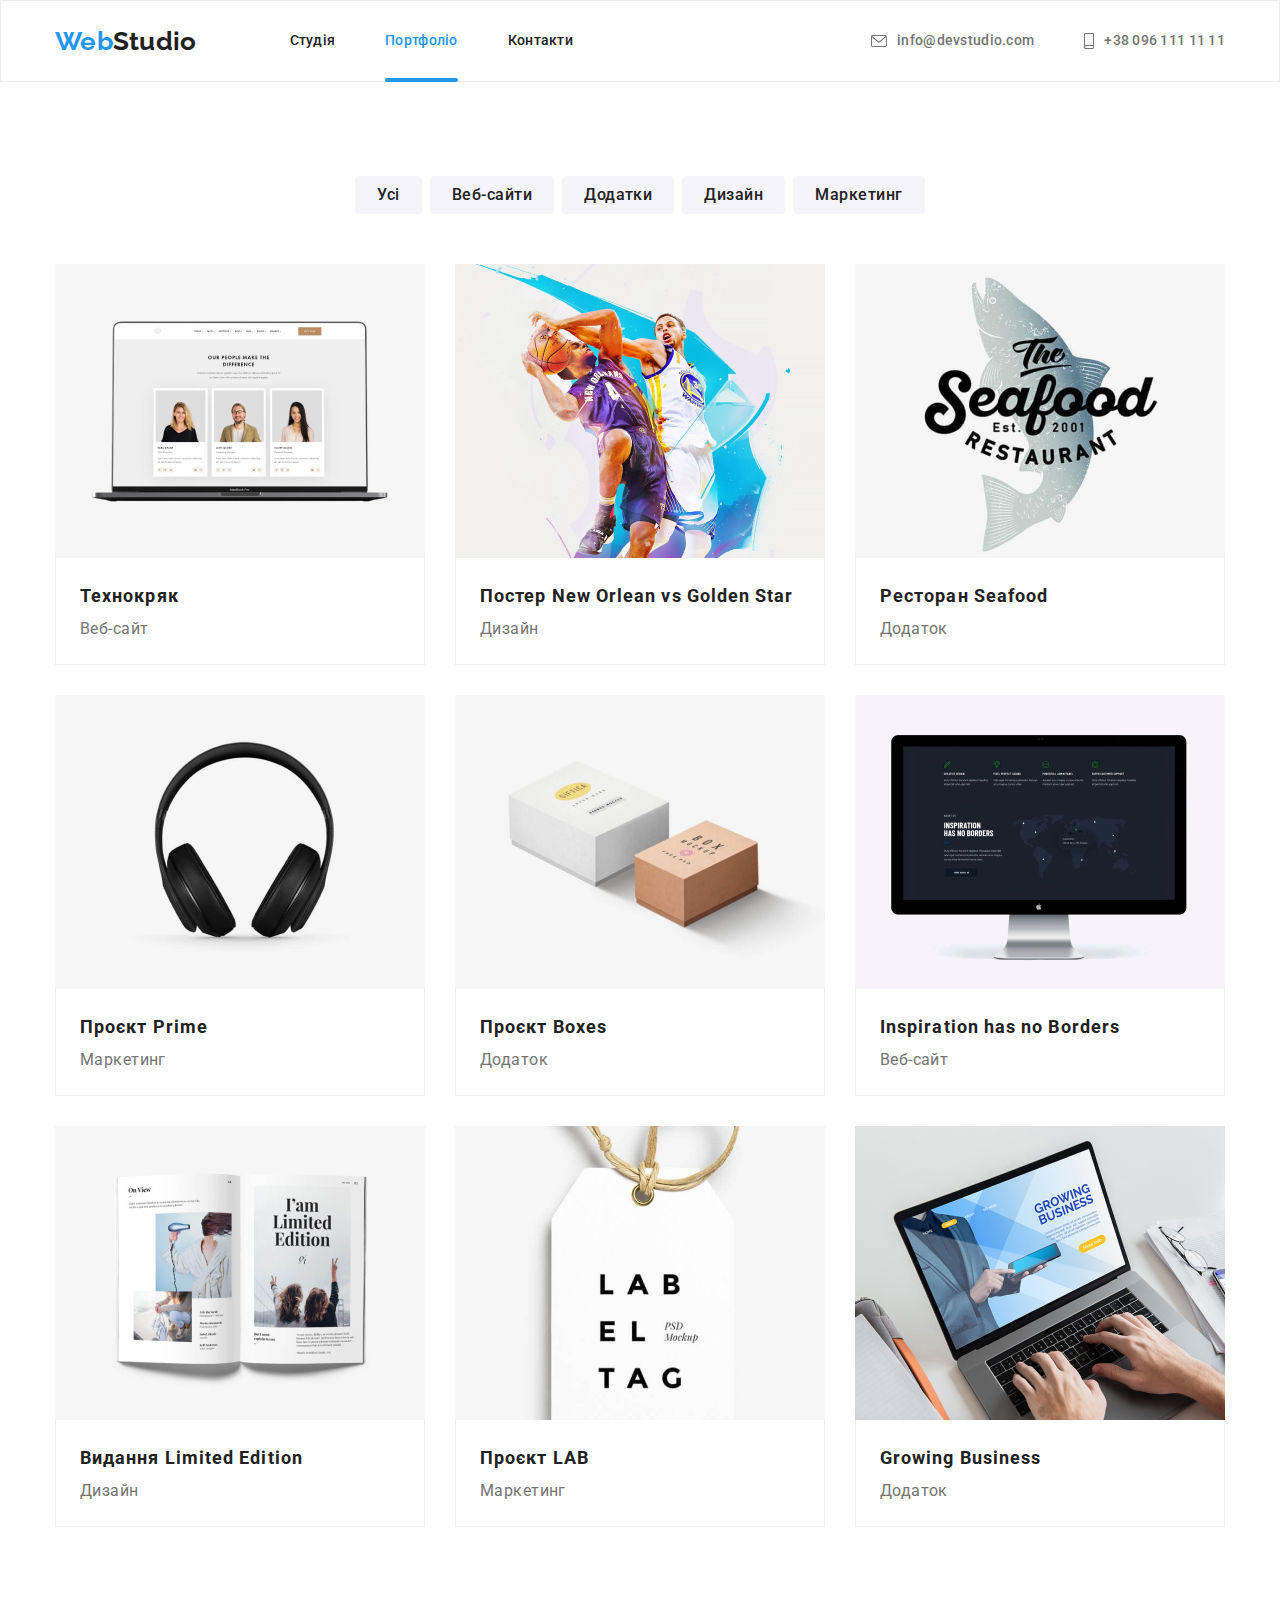
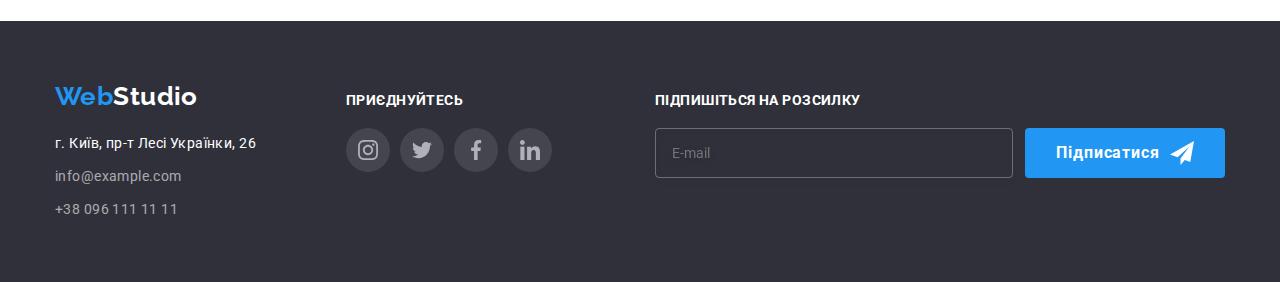
==== commit 0cf1b92e: "hw8" ====
--- a/portfolio.html
+++ b/portfolio.html
@@ -56,6 +56,87 @@
             >
           </li>
         </ul>
+        <button class="mobile-button mobile-button--open" type="button">
+          <svg class="mobile-button__icon" width="24" height="16">
+            <use href="./images/icons.svg#icon-burger"></use>
+          </svg>
+        </button>
+        <div class="mobile-menu is-hidden">
+          <button class="mobile-button mobile-button--close" type="button">
+            <svg class="mobile-button__icon" width="24" height="16">
+              <use href="./images/icons.svg#icon-cross"></use>
+            </svg>
+          </button>
+          <nav class="mobile-nav">
+            <ul class="mobile-nav__list">
+              <li class="mobile-nav__item">
+                <a href="./index.html" class="mobile-nav__link">Студія</a>
+              </li>
+              <li class="mobile-nav__item">
+                <a
+                  href="./portfolio.html"
+                  class="mobile-nav__link mobile-nav__link--current"
+                  >Портфоліо</a
+                >
+              </li>
+              <li class="mobile-nav__item">
+                <a href="#footer__contacts" class="mobile-nav__link"
+                  >Контакти</a
+                >
+              </li>
+            </ul>
+          </nav>
+          <ul class="mobile-info">
+            <li class="mobile-info__item">
+              <a href="tel:+380961111111" class="mobile-info__link"
+                >+38 096 111 11 11</a
+              >
+            </li>
+            <li class="mobile-info__item">
+              <a href="mailto:info@devstudio.com" class="mobile-info__link"
+                >info@devstudio.com</a
+              >
+            </li>
+          </ul>
+          <ul class="mobile-socials">
+            <li class="mobile-socials__item">
+              <a
+                href="https://www.instagram.com/"
+                rel="noopener noreferrer"
+                target="_blank"
+                class="mobile-socials__link"
+                >Instagram</a
+              >
+            </li>
+            <li class="mobile-socials__item">
+              <a
+                href="https://twitter.com/home?lang=ru"
+                rel="noopener noreferrer"
+                target="_blank"
+                class="mobile-socials__link"
+                >Twitter</a
+              >
+            </li>
+            <li class="mobile-socials__item">
+              <a
+                href="https://uk-ua.facebook.com/"
+                rel="noopener noreferrer"
+                target="_blank"
+                class="mobile-socials__link"
+                >Facebook</a
+              >
+            </li>
+            <li class="mobile-socials__item">
+              <a
+                href="https://www.linkedin.com/home?originalSubdomain=ua"
+                rel="noopener noreferrer"
+                target="_blank"
+                class="mobile-socials__link"
+                >LinkedIn</a
+              >
+            </li>
+          </ul>
+        </div>
       </div>
     </header>
 
@@ -96,11 +177,38 @@
             <li class="portfolio__item">
               <a class="portfolio__link" href="#">
                 <div class="portfolio__box">
-                  <img
-                    class="portfolio__img"
-                    src="./images/portfolio/img1.jpg"
-                    alt="Технокряк"
-                  />
+                  <picture>
+                    <source
+                      srcset="
+                        ./images/portfolio/desktop/img1.jpg    1x,
+                        ./images/portfolio/desktop/img1@2x.jpg 2x
+                      "
+                      media="(min-width: 1200px)"
+                      type="image/jpeg"
+                    />
+                    <source
+                      srcset="
+                        ./images/portfolio/tablet/img1.jpg    1x,
+                        ./images/portfolio/tablet/img1@2x.jpg 2x
+                      "
+                      media="(min-width: 768px)"
+                      type="image/jpeg"
+                    />
+                    <source
+                      srcset="
+                        ./images/portfolio/mobile/img1.jpg    1x,
+                        ./images/portfolio/mobile/img1@2x.jpg 2x
+                      "
+                      media="(max-width: 767px)"
+                      type="image/jpeg"
+                    />
+                    <img
+                      class="portfolio__img"
+                      src="./images/portfolio/mobile/img1.jpg"
+                      alt="Технокряк"
+                      width="450"
+                    />
+                  </picture>
                   <p class="portfolio__description">
                     Ресурс пропонує комплексні пропозиції з різним рівнем
                     функціоналу та сервісів. Все це дозволить відвідувачу
@@ -117,11 +225,38 @@
             <li class="portfolio__item">
               <a class="portfolio__link" href="#">
                 <div class="portfolio__box">
-                  <img
-                    class="portfolio__img"
-                    src="./images/portfolio/img2.jpg"
-                    alt="Постер New Orlean vs Golden Star"
-                  />
+                  <picture>
+                    <source
+                      srcset="
+                        ./images/portfolio/desktop/img2.jpg    1x,
+                        ./images/portfolio/desktop/img2@2x.jpg 2x
+                      "
+                      media="(min-width: 1200px)"
+                      type="image/jpeg"
+                    />
+                    <source
+                      srcset="
+                        ./images/portfolio/tablet/img2.jpg    1x,
+                        ./images/portfolio/tablet/img2@2x.jpg 2x
+                      "
+                      media="(min-width: 768px)"
+                      type="image/jpeg"
+                    />
+                    <source
+                      srcset="
+                        ./images/portfolio/mobile/img2.jpg    1x,
+                        ./images/portfolio/mobile/img2@2x.jpg 2x
+                      "
+                      media="(max-width: 767px)"
+                      type="image/jpeg"
+                    />
+                    <img
+                      class="portfolio__img"
+                      src="./images/portfolio/mobile/img2.jpg"
+                      alt="Постер New Orlean vs Golden Star"
+                      width="450"
+                    />
+                  </picture>
                   <p class="portfolio__description">
                     Ресурс пропонує комплексні пропозиції з різним рівнем
                     функціоналу та сервісів. Все це дозволить відвідувачу
@@ -139,11 +274,38 @@
             <li class="portfolio__item">
               <a class="portfolio__link" href="#">
                 <div class="portfolio__box">
-                  <img
-                    class="portfolio__img"
-                    src="./images/portfolio/img3.jpg"
-                    alt="Ресторан Seafood"
-                  />
+                  <picture>
+                    <source
+                      srcset="
+                        ./images/portfolio/desktop/img3.jpg    1x,
+                        ./images/portfolio/desktop/img3@2x.jpg 2x
+                      "
+                      media="(min-width: 1200px)"
+                      type="image/jpeg"
+                    />
+                    <source
+                      srcset="
+                        ./images/portfolio/tablet/img3.jpg    1x,
+                        ./images/portfolio/tablet/img3@2x.jpg 2x
+                      "
+                      media="(min-width: 768px)"
+                      type="image/jpeg"
+                    />
+                    <source
+                      srcset="
+                        ./images/portfolio/mobile/img3.jpg    1x,
+                        ./images/portfolio/mobile/img3@2x.jpg 2x
+                      "
+                      media="(max-width: 767px)"
+                      type="image/jpeg"
+                    />
+                    <img
+                      class="portfolio__img"
+                      src="./images/portfolio/mobile/img3.jpg"
+                      alt="Ресторан Seafood"
+                      width="450"
+                    />
+                  </picture>
                   <p class="portfolio__description">
                     Ресурс пропонує комплексні пропозиції з різним рівнем
                     функціоналу та сервісів. Все це дозволить відвідувачу
@@ -159,11 +321,38 @@
             <li class="portfolio__item">
               <a class="portfolio__link" href="#">
                 <div class="portfolio__box">
-                  <img
-                    class="portfolio__img"
-                    src="./images/portfolio/img4.jpg"
-                    alt="Проєкт Prime"
-                  />
+                  <picture>
+                    <source
+                      srcset="
+                        ./images/portfolio/desktop/img4.jpg    1x,
+                        ./images/portfolio/desktop/img4@2x.jpg 2x
+                      "
+                      media="(min-width: 1200px)"
+                      type="image/jpeg"
+                    />
+                    <source
+                      srcset="
+                        ./images/portfolio/tablet/img4.jpg    1x,
+                        ./images/portfolio/tablet/img4@2x.jpg 2x
+                      "
+                      media="(min-width: 768px)"
+                      type="image/jpeg"
+                    />
+                    <source
+                      srcset="
+                        ./images/portfolio/mobile/img4.jpg    1x,
+                        ./images/portfolio/mobile/img4@2x.jpg 2x
+                      "
+                      media="(max-width: 767px)"
+                      type="image/jpeg"
+                    />
+                    <img
+                      class="portfolio__img"
+                      src="./images/portfolio/mobile/img4.jpg"
+                      alt="Проєкт Prime"
+                      width="450"
+                    />
+                  </picture>
                   <p class="portfolio__description">
                     Ресурс пропонує комплексні пропозиції з різним рівнем
                     функціоналу та сервісів. Все це дозволить відвідувачу
@@ -179,11 +368,38 @@
             <li class="portfolio__item">
               <a class="portfolio__link" href="#">
                 <div class="portfolio__box">
-                  <img
-                    class="portfolio__img"
-                    src="./images/portfolio/img5.jpg"
-                    alt="Проєкт Boxes"
-                  />
+                  <picture>
+                    <source
+                      srcset="
+                        ./images/portfolio/desktop/img5.jpg    1x,
+                        ./images/portfolio/desktop/img5@2x.jpg 2x
+                      "
+                      media="(min-width: 1200px)"
+                      type="image/jpeg"
+                    />
+                    <source
+                      srcset="
+                        ./images/portfolio/tablet/img5.jpg    1x,
+                        ./images/portfolio/tablet/img5@2x.jpg 2x
+                      "
+                      media="(min-width: 768px)"
+                      type="image/jpeg"
+                    />
+                    <source
+                      srcset="
+                        ./images/portfolio/mobile/img5.jpg    1x,
+                        ./images/portfolio/mobile/img5@2x.jpg 2x
+                      "
+                      media="(max-width: 767px)"
+                      type="image/jpeg"
+                    />
+                    <img
+                      class="portfolio__img"
+                      src="./images/portfolio/mobile/img5.jpg"
+                      alt="Проєкт Boxes"
+                      width="450"
+                    />
+                  </picture>
                   <p class="portfolio__description">
                     Ресурс пропонує комплексні пропозиції з різним рівнем
                     функціоналу та сервісів. Все це дозволить відвідувачу
@@ -199,11 +415,38 @@
             <li class="portfolio__item">
               <a class="portfolio__link" href="#">
                 <div class="portfolio__box">
-                  <img
-                    class="portfolio__img"
-                    src="./images/portfolio/img6.jpg"
-                    alt="Inspiration has no Borders"
-                  />
+                  <picture>
+                    <source
+                      srcset="
+                        ./images/portfolio/desktop/img6.jpg    1x,
+                        ./images/portfolio/desktop/img6@2x.jpg 2x
+                      "
+                      media="(min-width: 1200px)"
+                      type="image/jpeg"
+                    />
+                    <source
+                      srcset="
+                        ./images/portfolio/tablet/img6.jpg    1x,
+                        ./images/portfolio/tablet/img6@2x.jpg 2x
+                      "
+                      media="(min-width: 768px)"
+                      type="image/jpeg"
+                    />
+                    <source
+                      srcset="
+                        ./images/portfolio/mobile/img6.jpg    1x,
+                        ./images/portfolio/mobile/img6@2x.jpg 2x
+                      "
+                      media="(max-width: 767px)"
+                      type="image/jpeg"
+                    />
+                    <img
+                      class="portfolio__img"
+                      src="./images/portfolio/mobile/img6.jpg"
+                      alt="Inspiration has no Borders"
+                      width="450"
+                    />
+                  </picture>
                   <p class="portfolio__description">
                     Ресурс пропонує комплексні пропозиції з різним рівнем
                     функціоналу та сервісів. Все це дозволить відвідувачу
@@ -219,11 +462,38 @@
             <li class="portfolio__item">
               <a class="portfolio__link" href="#">
                 <div class="portfolio__box">
-                  <img
-                    class="portfolio__img"
-                    src="./images/portfolio/img7.jpg"
-                    alt="Видання Limited Edition"
-                  />
+                  <picture>
+                    <source
+                      srcset="
+                        ./images/portfolio/desktop/img7.jpg    1x,
+                        ./images/portfolio/desktop/img7@2x.jpg 2x
+                      "
+                      media="(min-width: 1200px)"
+                      type="image/jpeg"
+                    />
+                    <source
+                      srcset="
+                        ./images/portfolio/tablet/img7.jpg    1x,
+                        ./images/portfolio/tablet/img7@2x.jpg 2x
+                      "
+                      media="(min-width: 768px)"
+                      type="image/jpeg"
+                    />
+                    <source
+                      srcset="
+                        ./images/portfolio/mobile/img7.jpg    1x,
+                        ./images/portfolio/mobile/img7@2x.jpg 2x
+                      "
+                      media="(max-width: 767px)"
+                      type="image/jpeg"
+                    />
+                    <img
+                      class="portfolio__img"
+                      src="./images/portfolio/mobile/img7.jpg"
+                      alt="Видання Limited Edition"
+                      width="450"
+                    />
+                  </picture>
                   <p class="portfolio__description">
                     Ресурс пропонує комплексні пропозиції з різним рівнем
                     функціоналу та сервісів. Все це дозволить відвідувачу
@@ -239,11 +509,38 @@
             <li class="portfolio__item">
               <a class="portfolio__link" href="#">
                 <div class="portfolio__box">
-                  <img
-                    class="portfolio__img"
-                    src="./images/portfolio/img8.jpg"
-                    alt="Проєкт LAB"
-                  />
+                  <picture>
+                    <source
+                      srcset="
+                        ./images/portfolio/desktop/img8.jpg    1x,
+                        ./images/portfolio/desktop/img8@2x.jpg 2x
+                      "
+                      media="(min-width: 1200px)"
+                      type="image/jpeg"
+                    />
+                    <source
+                      srcset="
+                        ./images/portfolio/tablet/img8.jpg    1x,
+                        ./images/portfolio/tablet/img8@2x.jpg 2x
+                      "
+                      media="(min-width: 768px)"
+                      type="image/jpeg"
+                    />
+                    <source
+                      srcset="
+                        ./images/portfolio/mobile/img8.jpg    1x,
+                        ./images/portfolio/mobile/img8@2x.jpg 2x
+                      "
+                      media="(max-width: 767px)"
+                      type="image/jpeg"
+                    />
+                    <img
+                      class="portfolio__img"
+                      src="./images/portfolio/mobile/img8.jpg"
+                      alt="Проєкт LAB"
+                      width="450"
+                    />
+                  </picture>
                   <p class="portfolio__description">
                     Ресурс пропонує комплексні пропозиції з різним рівнем
                     функціоналу та сервісів. Все це дозволить відвідувачу
@@ -259,11 +556,37 @@
             <li class="portfolio__item">
               <a class="portfolio__link" href="#">
                 <div class="portfolio__box">
-                  <img
-                    class="portfolio__img"
-                    src="./images/portfolio/img9.jpg"
-                    alt="Growing Business"
-                  />
+                  <picture>
+                    <source
+                      srcset="
+                        ./images/portfolio/desktop/img9.jpg    1x,
+                        ./images/portfolio/desktop/img9@2x.jpg 2x
+                      "
+                      media="(min-width: 1200px)"
+                      type="image/jpeg"
+                    />
+                    <source
+                      srcset="
+                        ./images/portfolio/tablet/img9.jpg    1x,
+                        ./images/portfolio/tablet/img9@2x.jpg 2x
+                      "
+                      media="(min-width: 768px)"
+                      type="image/jpeg"
+                    />
+                    <source
+                      srcset="
+                        ./images/portfolio/mobile/img9.jpg    1x,
+                        ./images/portfolio/mobile/img9@2x.jpg 2x
+                      "
+                      media="(max-width: 767px)"
+                      type="image/jpeg"
+                    />
+                    <img
+                      class="portfolio__img"
+                      src="./images/portfolio/mobile/img9.jpg"
+                      alt="Growing Business"
+                    />
+                  </picture>
                   <p class="portfolio__description">
                     Ресурс пропонує комплексні пропозиції з різним рівнем
                     функціоналу та сервісів. Все це дозволить відвідувачу
@@ -284,9 +607,9 @@
     <!--Footer-->
     <footer class="footer">
       <div class="footer__container container">
-        <div class="footer__contacts">
+        <div class="footer__contacts" id="footer__contacts">
           <a href="./index.html" class="logo" lang="en"
-            >Web<span class="logo_buttom">Studio</span></a
+            >Web<span class="logo_bottom">Studio</span></a
           >
           <address class="footer__address address">
             <p class="address__info">г. Київ, пр-т Лесі Українки, 26</p>
@@ -377,5 +700,6 @@
         </div>
       </div>
     </footer>
+    <script src="./js/menu.js"></script>
   </body>
 </html>
--- a/css/main.min.css
+++ b/css/main.min.css
@@ -1 +1 @@
-*,*::before,*::after{box-sizing:border-box}body{margin:0;padding:0;color:#757575;font-size:14px;letter-spacing:.03em;font-family:"Roboto",sans-serif}h1,h2,h3,p,ul{margin:0;padding:0}ul{list-style:none}a{text-decoration:none;cursor:pointer}img{display:block}.visually-hidden{position:absolute !important;clip:rect(1px 1px 1px 1px);clip:rect(1px, 1px, 1px, 1px);padding:0 !important;border:0 !important;height:1px !important;width:1px !important;overflow:hidden}.section{padding-top:94px;padding-bottom:94px}.container{margin:0 auto;padding-left:15px;padding-right:15px;width:1200px}.logo{font-family:"Raleway",sans-serif;font-size:26px;font-weight:700;color:#2196f3;line-height:1.19}.logo__top{margin-right:93px;color:#212121}.logo_bottom{color:#fff}.btn{font-weight:700;font-size:16px;line-height:1.88;text-align:center;letter-spacing:.06em;color:#fff;background-color:#2196f3;border-radius:4px;border-style:none;cursor:pointer;transition-property:opacity;transition-duration:500ms;transition-timing-function:cubic-bezier(0.4, 0, 0.2, 1)}.btn:focus,.btn::after,.btn:hover{opacity:.8}.icon{transition-duration:fill;transition-duration:500ms;transition-timing-function:cubic-bezier(0.4, 0, 0.2, 1)}.link:hover,.link:focus,.link:active{color:#2196f3}.sub-title{margin-bottom:50px;font-size:36px;line-height:1.17;text-align:center;letter-spacing:.03em;color:#212121}.nav__list{display:flex}.nav__item:not(:last-child){margin-right:50px}.nav__link{display:block;position:relative;padding-top:32px;padding-bottom:32px;color:#212121;transition-property:color;transition-duration:500ms;transition-timing-function:cubic-bezier(0.4, 0, 0.2, 1)}.nav__link-current{color:#2196f3}.nav__link-current::after{display:block;height:4px;width:100%;bottom:-1px;position:absolute;content:"";background-color:#2196f3;border-radius:2px}.info{display:flex;margin-left:auto;gap:50px}.info__link{display:flex;align-items:center;padding-top:32px;padding-bottom:32px;color:#757575;transition-property:color;transition-duration:500ms;transition-timing-function:cubic-bezier(0.4, 0, 0.2, 1)}.info__icon{margin-right:10px;fill:currentColor}.socials{display:flex;justify-content:center;align-items:center;gap:10px}.socials__link{display:flex;justify-content:center;align-items:center;width:44px;height:44px;border-radius:50%;transition-property:background-color;transition-duration:500ms;transition-timing-function:cubic-bezier(0.4, 0, 0.2, 1)}.socials__link:hover{background-color:#2196f3}.socials__icon{fill:#afb1b8}.socials__link:hover .socials__icon{fill:#fff}.address__info{margin-bottom:9px;color:#fff}.address__item:not(:last-child){margin-bottom:9px}.address__link{color:rgba(255,255,255,.6);transition-property:opacity;transition-duration:500ms;transition-timing-function:cubic-bezier(0.4, 0, 0.2, 1)}.address__link:hover,.address__link:focus,.address__link:active{opacity:.7}.backdrop{position:fixed;top:0;left:0;width:100%;height:100%;background:rgba(0,0,0,.2);transition-duration:opacity;transition-duration:500ms;transition-timing-function:cubic-bezier(0.4, 0, 0.2, 1)}.backdrop.is-hidden{opacity:0;pointer-events:none}.modal{position:absolute;top:50%;left:50%;transform:translate(-50%, -50%) scale(1);width:528px;min-height:581px;padding:40px;box-shadow:0px 1px 3px rgba(0,0,0,.12),0px 1px 1px rgba(0,0,0,.14),0px 2px 1px rgba(0,0,0,.2);border-radius:4px;background:#fff;transition-duration:transform;transition-duration:500ms;transition-timing-function:cubic-bezier(0.4, 0, 0.2, 1)}.is-hidden .modal{transform:translate(-50%, -50%) scale(0.8)}.modal__btn{display:flex;justify-content:center;align-items:center;width:30px;height:30px;position:absolute;top:8px;right:8px;background:rgba(0,0,0,0);border-radius:50%;border:1px solid rgba(0,0,0,.1);cursor:pointer}.modal__btn:hover .modal__icon--btn,.modal__btn:active .modal__icon--btn,.modal__btn:focus .modal__icon--btn{fill:#2196f3}.modal__heading{margin-bottom:12px;text-align:center;font-weight:700;font-size:20px;line-height:1.15;color:#212121}.modal__label{display:block;margin-bottom:4px;font-size:12px;line-height:1.17;letter-spacing:.01em}.modal__field{position:relative;margin-bottom:10px}.modal__icon{position:absolute;top:50%;left:12px;transform:translateY(-50%)}.modal__input:hover+.modal__icon{fill:#2196f3}.modal__input{width:100%;height:40px;padding-left:42px;font-size:12px;line-height:1.17;letter-spacing:.01em;border:1px solid rgba(33,33,33,.2);border-radius:4px;outline:none;transition-duration:border-color;transition-duration:500ms;transition-timing-function:cubic-bezier(0.4, 0, 0.2, 1);cursor:pointer}.modal__input:hover,.modal__input:focus,.modal__input:active{border-color:#2196f3}.modal__comment{width:100%;height:120px;margin-bottom:20px;padding:12px 16px;font-size:12px;line-height:1.17;letter-spacing:.01em;border:1px solid rgba(33,33,33,.2);border-radius:4px;resize:none;outline:none;transition-duration:border-color;transition-duration:500ms;transition-timing-function:cubic-bezier(0.4, 0, 0.2, 1)}.modal__comment:hover,.modal__comment:focus,.modal__comment:active{border-color:#2196f3}.modal__comment::placeholder{color:rgba(117,117,117,.5)}.modal__label--check{display:flex;justify-content:center;align-items:center;margin-bottom:30px;cursor:pointer}.modal__check{display:flex;justify-content:center;align-items:center;width:16px;height:16px;margin-right:7px;border:2px solid #212121;border-radius:4px}.modal__label--check:focus-within .modal__check{border-color:#2196f3}.modal__input--check:checked+.modal__check{border-color:#2196f3;background-color:#2196f3}.modal__link{margin-left:3px;color:#2196f3;text-decoration:underline}.modal__submit{display:block;margin:0 auto;padding:10px 52px}.buttons-list{display:flex;justify-content:center;gap:8px;margin-bottom:50px}.buttons-list__button{padding:6px 22px;font-size:16px;line-height:1.625;font-weight:500;letter-spacing:.03em;color:#212121;background-color:#f5f4fa;transition-property:background-color,color,box-shadow;transition-duration:500ms;transition-timing-function:cubic-bezier(0.4, 0, 0.2, 1)}.buttons-list__button:hover,.buttons-list__button:focus,.buttons-list__button:active{color:#fff;background-color:#2196f3;box-shadow:0px 3px 1px rgba(0,0,0,.1),0px 1px 2px rgba(0,0,0,.08),0px 2px 2px rgba(0,0,0,.12);cursor:pointer}.header{letter-spacing:.02em;line-height:1.14;font-weight:500;border:1px solid #ececec}.header__container{display:flex;align-items:center}.hero{max-width:1600px;margin:0 auto;padding-top:200px;padding-bottom:200px;text-align:center;background-image:linear-gradient(to right, rgba(47, 48, 58, 0.4), rgba(47, 48, 58, 0.4)),url(../images/hero.jpg);background-position:center;background-repeat:no-repeat}.hero__title{margin-bottom:30px;color:#fff;font-style:normal;font-weight:900;font-size:44px;line-height:1.36;letter-spacing:.06em;text-transform:uppercase}.hero__button{padding:10px 32px}.advantages{padding-bottom:0}.advantages__list{display:flex;margin-top:-30px;margin-left:-30px}.advantages__item{width:calc((100% - 90px)/3);margin-top:30px;margin-left:30px}.advantages__iconbox{height:120px;display:flex;justify-content:center;align-items:center;margin-bottom:30px;background:#f5f4fa;border-radius:4px}.advantages__title{margin-bottom:10px;color:#212121;font-weight:700;font-size:14px;line-height:1.14;text-transform:uppercase}.advantages__description{line-height:1.71}.activities__list{display:flex;margin-top:-30px;margin-left:-30px}.activities__item{position:relative;width:calc((100% - 90px)/3);margin-top:30px;margin-left:30px}.activities__box{height:70px;width:100%;position:absolute;bottom:0;display:flex;justify-content:center;align-items:center;background:rgba(47,48,58,.8)}.activities__heading{font-size:14px;line-height:1.14;text-transform:uppercase;color:#fff}.team{background-color:#f5f4fa}.team__list{display:flex;margin-top:-30px;margin-left:-30px}.team__item{width:calc((100% - 120px)/4);margin-top:30px;margin-left:30px;padding-bottom:30px;background-color:#fff;box-shadow:0px 1px 3px rgba(0,0,0,.12),0px 1px 1px rgba(0,0,0,.14),0px 2px 1px rgba(0,0,0,.2);border-radius:0px 0px 4px 4px}.team__content{margin-top:30px;margin-bottom:16px;text-align:center;font-size:16px;line-height:1.18}.team__title{margin-bottom:10px;font-weight:500;font-size:16px;color:#212121}.clients__list{display:flex;justify-content:center;align-items:center;gap:30px}.clients__link{display:flex;justify-content:center;align-items:center;padding:15px 32px;border:1px solid #afb1b8;border-radius:4px;transition-property:border;transition-duration:500ms;transition-timing-function:cubic-bezier(0.4, 0, 0.2, 1)}.clients__link:hover{border-color:#2196f3}.clients__icon{fill:#afb1b8}.clients__link:hover .clients__icon{fill:#2196f3}.portfolio__list{display:flex;flex-wrap:wrap;margin-top:-30px;margin-left:-30px}.portfolio__item{width:calc((100% - 90px)/3);margin-top:30px;margin-left:30px}.portfolio__link{display:block;transition-property:box-shadow;transition-duration:500ms;transition-timing-function:cubic-bezier(0.4, 0, 0.2, 1)}.portfolio__link:hover{box-shadow:0px 1px 1px rgba(0,0,0,.12),0px 4px 4px rgba(0,0,0,.06),1px 4px 6px rgba(0,0,0,.16)}.portfolio__text{padding-top:20px;padding-bottom:20px;padding-left:24px;border:1px solid #eee;border-top:none}.portfolio__box{position:relative;overflow:hidden}.portfolio__description{height:100%;position:absolute;top:0;padding:63px 24px;font-size:18px;line-height:1.56;color:#fff;background:rgba(33,150,243,.9);transform:translateY(100%);z-index:0;transition-property:transform;transition-duration:500ms;transition-timing-function:cubic-bezier(0.4, 0, 0.2, 1)}.portfolio__link:hover .portfolio__description{transform:translateY(0)}.portfolio__heading{font-weight:700;font-size:18px;line-height:2;letter-spacing:.06em;color:#212121}.portfolio__sub-title{font-size:16px;line-height:1.88;color:#757575}.footer{padding-top:60px;padding-bottom:60px;background-color:#2f303a}.footer__container{display:flex;align-items:baseline}.footer__address{margin-top:20px;font-style:normal;line-height:1.71}.footer__socials{margin-left:90px}.footer__title{margin-bottom:20px;text-transform:uppercase;font-weight:700;color:#fff}.socials__link--footer{background:rgba(255,255,255,.1)}.footer__subscription{margin-left:auto}.footer__form{display:flex}.footer__input{display:flex;align-items:center;width:358px;height:50px;margin-right:12px;padding-left:16px;color:#fff;background-color:inherit;border:1px solid rgba(255,255,255,.3);filter:drop-shadow(0px 4px 4px rgba(0, 0, 0, 0.15));border-radius:4px;transition-property:border-color;transition-duration:500ms;transition-timing-function:cubic-bezier(0.4, 0, 0.2, 1);outline:none;cursor:pointer}.footer__input:hover,.footer__input:focus,.footer__input:active{border-color:#2196f3}.footer__button{width:200px;display:flex;justify-content:center;align-items:center;gap:10px}/*# sourceMappingURL=main.min.css.map */+*,*::before,*::after{box-sizing:border-box}body{margin:0;padding:0;position:relative;z-index:1;color:#757575;font-size:14px;letter-spacing:.03em;font-family:"Roboto",sans-serif}h1,h2,h3,p,ul{margin:0;padding:0}ul{list-style:none}a{text-decoration:none;cursor:pointer}img{display:block;max-width:100%;height:auto}.visually-hidden{position:absolute !important;clip:rect(1px 1px 1px 1px);clip:rect(1px, 1px, 1px, 1px);padding:0 !important;border:0 !important;height:1px !important;width:1px !important;overflow:hidden}.section{padding-top:60px;padding-bottom:60px}@media screen and (min-width: 1200px){.section{padding-top:94px;padding-bottom:94px}}.container{width:100%;margin:0 auto;padding-left:15px;padding-right:15px}@media screen and (max-width: 767px){.container{max-width:480px}}@media screen and (min-width: 768px){.container{width:768px}}@media screen and (min-width: 1200px){.container{width:1200px}}.logo{font-family:"Raleway",sans-serif;font-size:24px;font-weight:700;color:#2196f3;line-height:1.19}@media screen and (max-width: 767px){.logo{padding:16px 0}}@media screen and (min-width: 1200px){.logo{font-size:26px}}.logo__top{color:#212121}@media screen and (min-width: 768px){.logo__top{margin-right:88px}}@media screen and (min-width: 1200px){.logo__top{margin-right:93px}}.logo_bottom{color:#fff}.btn{font-weight:700;font-size:16px;line-height:1.88;text-align:center;letter-spacing:.06em;color:#fff;background-color:#2196f3;border-radius:4px;border-style:none;cursor:pointer;transition-property:opacity;transition-duration:500ms;transition-timing-function:cubic-bezier(0.4, 0, 0.2, 1)}.btn:focus,.btn::after,.btn:hover{opacity:.8}.icon{transition-duration:fill;transition-duration:500ms;transition-timing-function:cubic-bezier(0.4, 0, 0.2, 1)}.link:hover,.link:focus,.link:active{color:#2196f3}.sub-title{margin-bottom:30px;font-size:28px;letter-spacing:.03em;line-height:1.18;text-align:center;color:#212121}@media screen and (min-width: 1200px){.sub-title{margin-bottom:50px;line-height:1.17;font-size:36px}}.nav__list{display:none}@media screen and (min-width: 768px){.nav__list{display:flex}}.nav__item:not(:last-child){margin-right:50px}.nav__link{display:block;position:relative;padding-top:32px;padding-bottom:32px;color:#212121;transition-property:color;transition-duration:500ms;transition-timing-function:cubic-bezier(0.4, 0, 0.2, 1)}.nav__link-current{color:#2196f3}.nav__link-current::after{display:block;height:4px;width:100%;bottom:-1px;position:absolute;content:"";background-color:#2196f3;border-radius:2px}.info{display:none}@media screen and (min-width: 768px){.info{display:block;margin-left:auto}}@media screen and (min-width: 1200px){.info{display:flex;gap:50px}}@media screen and (max-width: 1199px){.info__item:first-child{margin-bottom:10px}}.info__link{display:flex;align-items:center;font-size:12px;color:#757575;transition-property:color;transition-duration:500ms;transition-timing-function:cubic-bezier(0.4, 0, 0.2, 1)}@media screen and (min-width: 1200px){.info__link{padding-top:32px;padding-bottom:32px;font-size:14px}}.info__icon{margin-right:10px;fill:currentColor}.socials{display:flex;justify-content:center;align-items:center;gap:10px}.socials__link{display:flex;justify-content:center;align-items:center;width:44px;height:44px;border-radius:50%;transition-property:background-color;transition-duration:500ms;transition-timing-function:cubic-bezier(0.4, 0, 0.2, 1)}.socials__link:hover{background-color:#2196f3}.socials__icon{fill:#afb1b8}.socials__link:hover .socials__icon{fill:#fff}.address__info{margin-bottom:9px;color:#fff}.address__item:not(:last-child){margin-bottom:9px}.address__link{color:rgba(255,255,255,.6);transition-property:opacity;transition-duration:500ms;transition-timing-function:cubic-bezier(0.4, 0, 0.2, 1)}.address__link:hover,.address__link:focus,.address__link:active{opacity:.7}.backdrop{position:fixed;top:0;left:0;width:100%;height:100%;background:rgba(0,0,0,.2);transition-duration:opacity;transition-duration:500ms;transition-timing-function:cubic-bezier(0.4, 0, 0.2, 1)}.backdrop.is-hidden{opacity:0;pointer-events:none}.modal{position:absolute;top:50%;left:50%;transform:translate(-50%, -50%) scale(1);width:450px;min-height:610px;padding:40px;box-shadow:0px 1px 3px rgba(0,0,0,.12),0px 1px 1px rgba(0,0,0,.14),0px 2px 1px rgba(0,0,0,.2);border-radius:4px;background:#fff;transition-duration:transform;transition-duration:500ms;transition-timing-function:cubic-bezier(0.4, 0, 0.2, 1)}@media screen and (max-width: 430px){.modal{width:98%;padding-left:10px;padding-right:10px}}@media screen and (min-width: 1200px){.modal{width:528px;min-height:581px}}.is-hidden .modal{transform:translate(-50%, -50%) scale(0.8)}.modal__btn{display:flex;justify-content:center;align-items:center;width:30px;height:30px;position:absolute;top:8px;right:8px;background:rgba(0,0,0,0);border-radius:50%;border:1px solid rgba(0,0,0,.1);cursor:pointer}.modal__btn:hover .modal__icon--btn,.modal__btn:active .modal__icon--btn,.modal__btn:focus .modal__icon--btn{fill:#2196f3}.modal__heading{margin-bottom:12px;text-align:center;font-weight:700;font-size:20px;line-height:1.15;color:#212121}.modal__label{display:block;margin-bottom:4px;font-size:12px;line-height:1.17;letter-spacing:.01em}.modal__field{position:relative;margin-bottom:10px}.modal__icon{position:absolute;top:50%;left:12px;transform:translateY(-50%)}.modal__input:hover+.modal__icon{fill:#2196f3}.modal__input{width:100%;height:40px;padding-left:42px;font-size:12px;line-height:1.17;letter-spacing:.01em;border:1px solid rgba(33,33,33,.2);border-radius:4px;outline:none;transition-duration:border-color;transition-duration:500ms;transition-timing-function:cubic-bezier(0.4, 0, 0.2, 1);cursor:pointer}.modal__input:hover,.modal__input:focus,.modal__input:active{border-color:#2196f3}.modal__comment{width:100%;height:120px;margin-bottom:20px;padding:12px 16px;font-size:12px;line-height:1.17;letter-spacing:.01em;border:1px solid rgba(33,33,33,.2);border-radius:4px;resize:none;outline:none;transition-duration:border-color;transition-duration:500ms;transition-timing-function:cubic-bezier(0.4, 0, 0.2, 1)}.modal__comment:hover,.modal__comment:focus,.modal__comment:active{border-color:#2196f3}.modal__comment::placeholder{color:rgba(117,117,117,.5)}.modal__label--check{display:flex;justify-content:center;align-items:center;flex-wrap:wrap;margin-bottom:30px;cursor:pointer}@media screen and (max-width: 1199px){.modal__label--check{font-size:12px}}.modal__check{display:flex;justify-content:center;align-items:center;width:16px;height:16px;margin-right:7px;border:2px solid #212121;border-radius:4px}.modal__label--check:focus-within .modal__check{border-color:#2196f3}.modal__input--check:checked+.modal__check{border-color:#2196f3;background-color:#2196f3}.modal__link{margin-left:3px;color:#2196f3;text-decoration:underline}.modal__submit{display:block;margin:0 auto;padding:10px 52px}.buttons-list{display:flex;flex-wrap:wrap;margin-bottom:40px;margin-top:-15px}@media screen and (min-width: 768px){.buttons-list{justify-content:center;margin-bottom:30px;gap:8px}}@media screen and (min-width: 1200px){.buttons-list{margin-bottom:50px}}.buttons-list__item{margin-top:15px;margin-right:8px}@media screen and (min-width: 768px){.buttons-list__item{margin-right:0}}.buttons-list__button{padding:6px 22px;font-size:16px;line-height:1.625;font-weight:500;letter-spacing:.03em;color:#212121;background-color:#f5f4fa;transition-property:background-color,color,box-shadow;transition-duration:500ms;transition-timing-function:cubic-bezier(0.4, 0, 0.2, 1)}.buttons-list__button:hover,.buttons-list__button:focus,.buttons-list__button:active{color:#fff;background-color:#2196f3;box-shadow:0px 3px 1px rgba(0,0,0,.1),0px 1px 2px rgba(0,0,0,.08),0px 2px 2px rgba(0,0,0,.12);cursor:pointer}.mobile-button{display:block;height:40px;width:40px;margin-left:auto;background-color:rgba(0,0,0,0);border:none}@media screen and (min-width: 768px){.mobile-button--open{display:none}}.mobile-button--close{position:fixed;top:10px;right:15px}.mobile-menu{position:fixed;height:100vh;width:100%;top:0;left:0;padding:48px 40px;display:flex;flex-direction:column;justify-content:space-between;z-index:2;background-color:#fff;transition-duration:opacity,transform;transition-duration:500ms;transition-timing-function:cubic-bezier(0.4, 0, 0.2, 1)}.mobile-menu.is-hidden{opacity:0;pointer-events:none;transform:translateX(50%)}.mobile-nav__list{display:flex;flex-direction:column;gap:32px}.mobile-nav__link{font-size:40px;line-height:1.17;letter-spacing:.8px;color:#212121}.mobile-nav__link--current,.mobile-nav__link:hover,.mobile-nav__link:active,.mobile-nav__link:focus{color:#2196f3}.mobile-info__item:first-child{margin-bottom:32px}.mobile-info__link{font-size:24px;line-height:1.17;color:#757575}.mobile-info__item:first-child .mobile-info__link{font-size:34px;color:#2196f3}.mobile-socials{display:flex;flex-wrap:wrap;gap:20px}.mobile-socials__item{position:relative}.mobile-socials__item:not(:last-child)::after{content:"";position:absolute;right:-10px;height:100%;width:1px;background-color:rgba(33,33,33,.2)}.mobile-socials__link{font-size:18px;color:#2196f3;line-height:1.22}.no-scroll{overflow:hidden}.header{letter-spacing:.02em;line-height:1.14;font-weight:500;border:1px solid #ececec}.header__container{display:flex;align-items:center}.hero{margin:0 auto;padding-top:118px;padding-bottom:118px;text-align:center;background-image:linear-gradient(to right, rgba(47, 48, 58, 0.4), rgba(47, 48, 58, 0.4)),url(../images/index/mobile/hero.jpg);background-position:center;background-repeat:no-repeat;background-size:cover}@media(min-device-pixel-ratio: 2),(min-resolution: 192dpi),(min-resolution: 2dppx){.hero{background-image:linear-gradient(to right, rgba(47, 48, 58, 0.4), rgba(47, 48, 58, 0.4)),url(../images/index/mobile/hero@2x.jpg)}}@media screen and (min-width: 768px){.hero{max-width:768px;background-image:linear-gradient(to right, rgba(47, 48, 58, 0.4), rgba(47, 48, 58, 0.4)),url(../images/index/tablet/hero.jpg)}}@media screen and (min-width: 768px)and (min-device-pixel-ratio: 2),screen and (min-width: 768px)and (min-resolution: 192dpi),screen and (min-width: 768px)and (min-resolution: 2dppx){.hero{background-image:linear-gradient(to right, rgba(47, 48, 58, 0.4), rgba(47, 48, 58, 0.4)),url(../images/index/tablet/hero@2x.jpg)}}@media screen and (min-width: 1200px){.hero{max-width:1600px;padding-top:200px;padding-bottom:200px;background-image:linear-gradient(to right, rgba(47, 48, 58, 0.4), rgba(47, 48, 58, 0.4)),url(../images/index/desktop/hero.jpg)}}@media screen and (min-width: 1200px)and (min-device-pixel-ratio: 2),screen and (min-width: 1200px)and (min-resolution: 192dpi),screen and (min-width: 1200px)and (min-resolution: 2dppx){.hero{background-image:linear-gradient(to right, rgba(47, 48, 58, 0.4), rgba(47, 48, 58, 0.4)),url(../images/index/desktop/hero@2x.jpg)}}.hero__title{margin-bottom:30px;font-size:26px;color:#fff;font-style:normal;font-weight:900;letter-spacing:.06em;line-height:1.61;text-transform:uppercase}@media screen and (min-width: 1200px){.hero__title{font-size:44px;line-height:1.36}}.hero__button{padding:10px 32px}.advantages{padding-bottom:60px}@media screen and (min-width: 1200px){.advantages{padding-bottom:0}}@media screen and (min-width: 768px){.advantages__list{display:flex;flex-wrap:wrap;margin-top:-30px;margin-left:-30px}}@media screen and (min-width: 1200px){.advantages__list{flex-wrap:nowrap}}@media screen and (max-width: 767px){.advantages__item:not(:last-child){margin-bottom:30px}}@media screen and (min-width: 768px){.advantages__item{width:calc((100% - 60px)/2);margin-top:30px;margin-left:30px}}@media screen and (min-width: 1200px){.advantages__item{width:calc((100% - 90px)/3);margin-top:30px;margin-left:30px}}.advantages__iconbox{height:120px;display:flex;justify-content:center;align-items:center;margin-bottom:30px;background:#f5f4fa;border-radius:4px}.advantages__title{text-align:center;margin-bottom:10px;color:#212121;font-weight:700;font-size:14px;line-height:1.14;text-transform:uppercase}@media screen and (min-width: 768px){.advantages__title{text-align:left}}.advantages__description{line-height:1.71}@media screen and (max-width: 1199px){.activities{display:none}}.activities__list{display:flex;margin-top:-30px;margin-left:-30px}.activities__item{position:relative;width:calc((100% - 90px)/3);margin-top:30px;margin-left:30px}.activities__box{height:70px;width:100%;position:absolute;bottom:0;display:flex;justify-content:center;align-items:center;background:rgba(47,48,58,.8)}.activities__heading{font-size:14px;line-height:1.14;text-transform:uppercase;color:#fff}.team{background-color:#f5f4fa}.team__list{display:flex;flex-direction:column;flex-wrap:wrap;margin-top:-30px;margin-left:-30px}@media screen and (min-width: 768px){.team__list{flex-direction:row}}.team__item{padding-bottom:24px;width:calc((100% - 30px)/1);margin-top:30px;margin-left:30px;background-color:#fff;box-shadow:0px 1px 3px rgba(0,0,0,.12),0px 1px 1px rgba(0,0,0,.14),0px 2px 1px rgba(0,0,0,.2);border-radius:0px 0px 4px 4px}@media screen and (min-width: 768px){.team__item{width:calc((100% - 60px)/2);margin-top:30px;margin-left:30px}}@media screen and (min-width: 1200px){.team__item{width:calc((100% - 120px)/4);margin-top:30px;margin-left:30px;padding-bottom:30px}}.team__content{margin-top:30px;margin-bottom:16px;text-align:center;font-size:16px;line-height:1.18}.team__title{margin-bottom:10px;font-weight:500;font-size:16px;color:#212121}.clients__list{display:flex;flex-wrap:wrap;margin-top:-30px;margin-left:-30px}.clients__item{width:calc((100% - 60px)/2);margin-top:30px;margin-left:30px}@media screen and (min-width: 768px){.clients__item{width:calc((100% - 90px)/3);margin-top:30px;margin-left:30px}}@media screen and (min-width: 1200px){.clients__item{width:calc((100% - 180px)/6);margin-top:30px;margin-left:30px}}.clients__link{display:flex;justify-content:center;align-items:center;padding:15px 32px;border:1px solid #afb1b8;border-radius:4px;transition-property:border;transition-duration:500ms;transition-timing-function:cubic-bezier(0.4, 0, 0.2, 1)}.clients__link:hover{border-color:#2196f3}.clients__icon{fill:#afb1b8}.clients__link:hover .clients__icon{fill:#2196f3}.portfolio__list{display:flex;flex-wrap:wrap;margin-top:-30px;margin-left:-30px}.portfolio__item{width:calc((100% - 30px)/1);margin-top:30px;margin-left:30px}@media screen and (min-width: 768px){.portfolio__item{width:calc((100% - 60px)/2);margin-top:30px;margin-left:30px}}@media screen and (min-width: 1200px){.portfolio__item{width:calc((100% - 90px)/3);margin-top:30px;margin-left:30px}}.portfolio__link{display:block;transition-property:box-shadow;transition-duration:500ms;transition-timing-function:cubic-bezier(0.4, 0, 0.2, 1)}.portfolio__link:hover{box-shadow:0px 1px 1px rgba(0,0,0,.12),0px 4px 4px rgba(0,0,0,.06),1px 4px 6px rgba(0,0,0,.16)}.portfolio__text{padding-top:20px;padding-bottom:20px;padding-left:24px;border:1px solid #eee;border-top:none}.portfolio__box{position:relative;overflow:hidden}.portfolio__description{height:100%;position:absolute;top:0;padding:63px 24px;font-size:18px;line-height:1.56;color:#fff;background:rgba(33,150,243,.9);transform:translateY(100%);z-index:0;transition-property:transform;transition-duration:500ms;transition-timing-function:cubic-bezier(0.4, 0, 0.2, 1)}.portfolio__link:hover .portfolio__description{transform:translateY(0)}.portfolio__heading{font-weight:700;font-size:18px;line-height:2;letter-spacing:.06em;color:#212121}.portfolio__sub-title{font-size:16px;line-height:1.88;color:#757575}.footer{padding-top:60px;padding-bottom:60px;background-color:#2f303a}.footer__container{text-align:center}@media screen and (min-width: 768px){.footer__container{display:flex;flex-wrap:wrap;align-items:baseline;justify-content:space-between}}@media screen and (min-width: 1200px){.footer__container{text-align:left}}.footer__address{margin-top:20px;font-style:normal;line-height:1.71}.footer__socials{margin-top:60px}@media screen and (min-width: 768px){.footer__socials{margin-top:0}}@media screen and (min-width: 1200px){.footer__socials{margin-left:90px}}.footer__title{margin-bottom:20px;text-transform:uppercase;font-weight:700;color:#fff}.socials__link--footer{background:rgba(255,255,255,.1)}@media screen and (max-width: 1199px){.footer__subscription{margin:0 auto;margin-top:60px}}@media screen and (min-width: 1200px){.footer__subscription{margin-top:0;margin-left:auto}}.footer__form{display:flex;flex-direction:column;align-items:center}@media screen and (min-width: 1200px){.footer__form{flex-direction:row}}.footer__input{display:flex;align-items:center;width:100%;height:50px;padding-left:16px;margin-bottom:20px;color:#fff;background-color:inherit;border:1px solid rgba(255,255,255,.3);filter:drop-shadow(0px 4px 4px rgba(0, 0, 0, 0.15));border-radius:4px;transition-property:border-color;transition-duration:500ms;transition-timing-function:cubic-bezier(0.4, 0, 0.2, 1);outline:none;cursor:pointer}.footer__input:hover,.footer__input:focus,.footer__input:active{border-color:#2196f3}@media screen and (min-width: 768px){.footer__input{width:450px}}@media screen and (min-width: 1200px){.footer__input{width:358px;margin-right:12px;margin-bottom:0}}.footer__button{width:200px;height:50px;display:flex;justify-content:center;align-items:center;gap:10px}/*# sourceMappingURL=main.min.css.map */